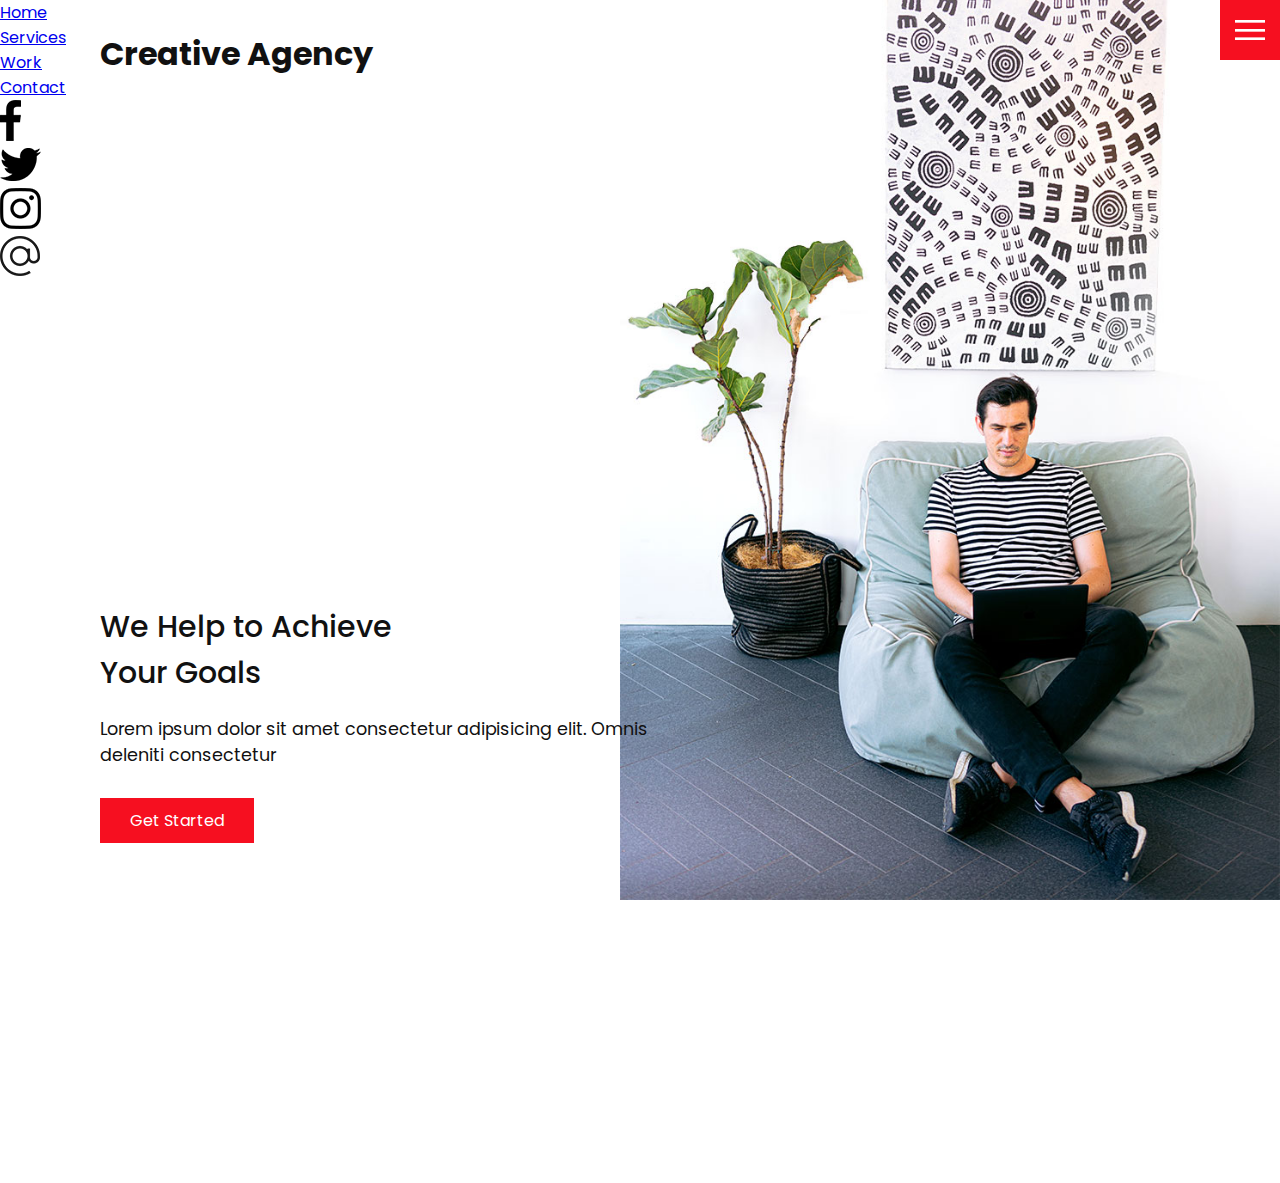
==== index.html @ a46acdb1 "inital commit" ====
<!DOCTYPE html>
<html lang="en">
<head>
    <meta charset="UTF-8">
    <meta http-equiv="X-UA-Compatible" content="IE=edge">
    <meta name="viewport" content="width=device-width, initial-scale=1.0">

    <link rel="stylesheet" href="css/style.css"/>
    <title>Creative Agency</title>
</head>
<body>

    <header>
        <div class="logo">Creative Agency</div>
        <div class="toggle"></div>
        <div class="navigation"></div>
        <ul>
            <li><a href="index.html">Home</a></li>
            <li><a href="services.html">Services</a></li>
            <li><a href="work.html">Work</a></li>
            <li><a href="contact.html">Contact</a></li>
        </ul>

        <div class="social-bar">
            <ul>
                <li>
                    <a href="https://facebook.com">
                        <img src="images/facebook.png" target="_blank" alt="">
                    </a>
                </li>
                <li>
                    <a href="https://twitter.com">
                        <img src="images/twitter.png" target="_blank" alt="">
                    </a>
                </li>
                <li>
                    <a href="https://instagram.com">
                        <img src="images/instagram.png" target="_blank" alt="">
                    </a>
                </li>
            </ul>
            <a href="mailto:braxton.2012.harley@gmail.com" class="email-icon">
                <img src="images/email.png" alt="">
            </a>
        </div>
    </header>

    <section>
        <img src="images/home-img.jpeg" class="home-img" alt="">
        <div class="home-content">
            <h1>We Help to Achieve <br/> Your Goals</h1>
            <p>Lorem ipsum dolor sit amet consectetur adipisicing elit. 
                Omnis deleniti consectetur
            </p>
            <a href="contact.html" class="btn">
                Get Started
            </a>
        </div>
    </section>
    

    <script src="js/script.js"></script>
</body>
</html>
---- css/style.css ----
@import url('https://fonts.googleapis.com/css2?family=Poppins&display=swap');


:root {
    --primary-color: #f60f20;
}

/* BASE STYLES */
* {
    margin: 0;
    padding: 0;
    box-sizing: border-box;
}

html, body {
    font-family: 'Poppins', sans-serif;
    color: #111;
}

h1 {
    font-size: 30px;
    font-weight: 500;
}

p {
    margin: 20px 0 10px;
    font-size: 1.1rem;
}

section {
    display: flex;
    height: 100vh;
    align-items: center;
    padding: 100px;
}

/* BUTTON */
.btn {
    cursor: pointer;
    display: inline-block;
    background: var(--primary-color);
    color: white;
    text-decoration: none;
    padding: 10px 30px;
    margin: 20px 0;
    border: 0;
}

.btn:hover {
    transform: scale(0.98)
}

/* LOGO */
.logo {
    position: absolute;
    top: 30px;
    left: 100px;
    font-size: 2rem;
    font-weight: 700;
    z-index: 20;
}

/* TOGGLE */
.toggle {
    position: fixed;
    top: 0;
    right: 0;
    width: 60px;
    height: 60px;
    background: var(--primary-color) url(../images/menu.png);
    background-size: 30px;
    background-repeat: no-repeat;
    background-position: center;
    z-index: 20;
    cursor: pointer;
}

.toggle.active {
    background: var(--primary-color) url(../images/close.png);
    background-size: 25px;
    background-repeat: no-repeat;
    background-position: center;
}

/* HOME */
.home-content {
    position: relative;
    z-index: 10;
    max-width: 600px;
}

.home-img {
    position: absolute;
    bottom: 0;
    right: 0;
    height: 110%;
}

/* NAVIGATION */
.navigation {
    position: fixed;
    top: 0;
    left: 100%;
    width: 100%;
    height: 100%;
    background-color: white;
    z-index: 15;
    display: flex;
    justify-content: center;
    align-items: center;
}

.navigation.active {
    left: 0;
}

.navigation .social-bar {
    position: absolute;
    top: 0;
    left: 0;
    width: 60px;
    height: 100%;
    display: flex;
    justify-content: center;
    align-items: center;
}

.navigation .social-bar a {
    display: inline-block;
    transform: scale(0.5);
}

.navigation .email-icon {
    position: absolute;
    bottom: 20px;
    transform: scale(0.5);
}

.navigation ul {
    position: relative;
}

.navigation ul li {
    position: relative;
    list-style: none;
    text-align: center;
}

.navigation ul li {
    font-size: 2.2rem;
    color: #111;
    text-decoration: none;
    font-weight: 300;
}

.navigation ul li a:hover {
    color: var(--primary-color);
}




@media(max-width: 1068px) {
    .home-img {
        display: none;
    }

    .logo {
        top: 10px;
        left: 40px;
        font-size: 1.5rem;
    }

    section {
        padding: 100px 40px;
    }

    .navigation ul li a {
        font-size: 2rem;
    }
}
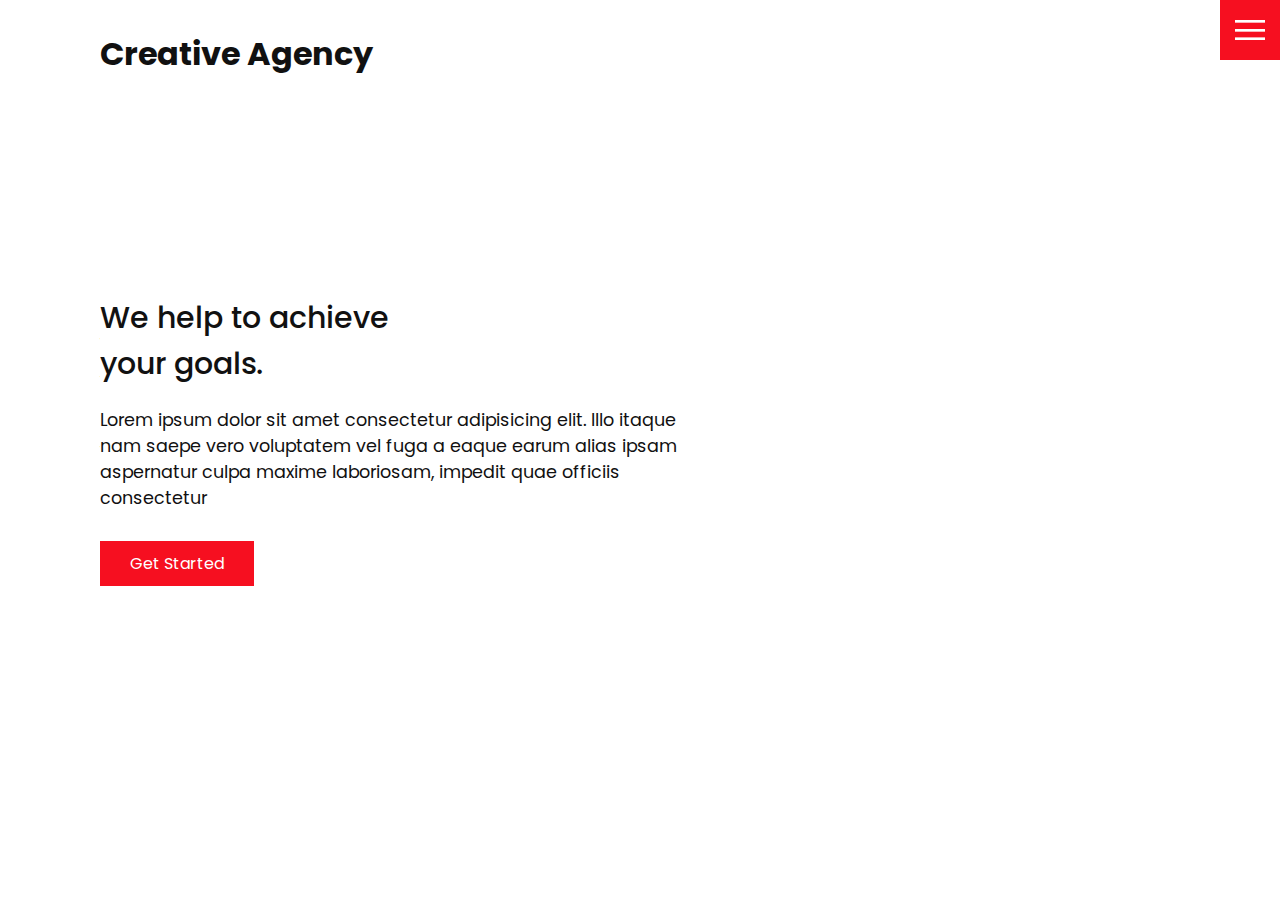
==== commit 1db1131d: "updating services/home" ====
--- a/index.html
+++ b/index.html
@@ -1,26 +1,25 @@
 <!DOCTYPE html>
 <html lang="en">
-<head>
-    <meta charset="UTF-8">
-    <meta http-equiv="X-UA-Compatible" content="IE=edge">
-    <meta name="viewport" content="width=device-width, initial-scale=1.0">
-
-    <link rel="stylesheet" href="css/style.css"/>
+  <head>
+    <meta charset="UTF-8" />
+    <meta http-equiv="X-UA-Compatible" content="IE=edge" />
+    <meta name="viewport" content="width=device-width, initial-scale=1.0" />
+    <link rel="stylesheet" href="css/style.css" />
     <title>Creative Agency</title>
-</head>
-<body>
-
+  </head>
+  
+  <body>
     <header>
-        <div class="logo">Creative Agency</div>
-        <div class="toggle"></div>
-        <div class="navigation"></div>
+      <div class="logo">Creative Agency</div>
+      <div class="toggle"></div>
+      <div class="navigation">
         <ul>
-            <li><a href="index.html">Home</a></li>
-            <li><a href="services.html">Services</a></li>
-            <li><a href="work.html">Work</a></li>
-            <li><a href="contact.html">Contact</a></li>
+          <li><a href="index.html">Home</a></li>
+          <li><a href="services.html">Services</a></li>
+          <li><a href="work.html">Work</a></li>
+          <li><a href="contact.html">Contact</a></li>
         </ul>
-
+       
         <div class="social-bar">
             <ul>
                 <li>
@@ -43,22 +42,25 @@
                 <img src="images/email.png" alt="">
             </a>
         </div>
+      </div>
     </header>
 
-    <section>
-        <img src="images/home-img.jpeg" class="home-img" alt="">
-        <div class="home-content">
-            <h1>We Help to Achieve <br/> Your Goals</h1>
-            <p>Lorem ipsum dolor sit amet consectetur adipisicing elit. 
-                Omnis deleniti consectetur
-            </p>
-            <a href="contact.html" class="btn">
-                Get Started
-            </a>
-        </div>
+    <section class="home">
+      <img src="images/home-img.jpg" class="home-img" alt="" />
+      <div class="home-content">
+        <h1>
+          We help to achieve <br />
+          your goals.
+        </h1>
+        <p>
+          Lorem ipsum dolor sit amet consectetur adipisicing elit. Illo itaque
+          nam saepe vero voluptatem vel fuga a eaque earum alias ipsam
+          aspernatur culpa maxime laboriosam, impedit quae officiis consectetur
+        </p>
+        <a href="contact.html" class="btn">Get Started</a>
+      </div>
     </section>
-    
 
     <script src="js/script.js"></script>
-</body>
+  </body>
 </html>--- a/css/style.css
+++ b/css/style.css
@@ -1,181 +1,390 @@
-@import url('https://fonts.googleapis.com/css2?family=Poppins&display=swap');
-
+@import url('https://fonts.googleapis.com/css?family=Poppins:200,300,400,500,600,700,800,900&display=swap');
 
 :root {
-    --primary-color: #f60f20;
+  --primary-color: #f60f20;
+  --secondary-color: #1b206e;
 }
 
 /* BASE STYLES */
 * {
-    margin: 0;
-    padding: 0;
-    box-sizing: border-box;
-}
-
-html, body {
-    font-family: 'Poppins', sans-serif;
-    color: #111;
+  box-sizing: border-box;
+  margin: 0;
+  padding: 0;
+}
+
+html,
+body {
+  font-family: 'Poppins', sans-serif;
+  color: #111;
 }
 
 h1 {
-    font-size: 30px;
-    font-weight: 500;
+  font-size: 30px;
+  font-weight: 500;
 }
 
 p {
-    margin: 20px 0 10px;
-    font-size: 1.1rem;
+  margin: 20px 0 10px;
+  font-size: 1.1rem;
 }
 
 section {
-    display: flex;
-    height: 100vh;
-    align-items: center;
-    padding: 100px;
+  display: flex;
+  flex-direction: column;
+  height: 100vh;
+  align-items: center;
+  padding: 100px;
+  margin-top: 60px;
+}
+
+section.home {
+  flex-direction: row;
+  margin-top: 0;
 }
 
 /* BUTTON */
 .btn {
-    cursor: pointer;
-    display: inline-block;
-    background: var(--primary-color);
-    color: white;
-    text-decoration: none;
-    padding: 10px 30px;
-    margin: 20px 0;
-    border: 0;
+  cursor: pointer;
+  display: inline-block;
+  background: var(--primary-color);
+  color: #fff;
+  text-decoration: none;
+  padding: 10px 30px;
+  margin: 20px 0;
+  border: 0;
 }
 
 .btn:hover {
-    transform: scale(0.98)
-}
-
-/* LOGO */
+  transform: scale(0.98);
+}
+
 .logo {
-    position: absolute;
-    top: 30px;
-    left: 100px;
-    font-size: 2rem;
-    font-weight: 700;
-    z-index: 20;
+  position: absolute;
+  top: 30px;
+  left: 100px;
+  font-size: 2rem;
+  font-weight: 700;
+  z-index: 20;
 }
 
 /* TOGGLE */
 .toggle {
-    position: fixed;
-    top: 0;
-    right: 0;
-    width: 60px;
-    height: 60px;
-    background: var(--primary-color) url(../images/menu.png);
-    background-size: 30px;
-    background-repeat: no-repeat;
-    background-position: center;
-    z-index: 20;
-    cursor: pointer;
+  position: fixed;
+  top: 0;
+  right: 0;
+  width: 60px;
+  height: 60px;
+  background: var(--primary-color) url(../images/menu.png);
+  background-size: 30px;
+  background-position: center;
+  background-repeat: no-repeat;
+  z-index: 20;
+  cursor: pointer;
 }
 
 .toggle.active {
-    background: var(--primary-color) url(../images/close.png);
-    background-size: 25px;
-    background-repeat: no-repeat;
-    background-position: center;
-}
-
-/* HOME */
-.home-content {
-    position: relative;
-    z-index: 10;
-    max-width: 600px;
-}
-
-.home-img {
-    position: absolute;
-    bottom: 0;
-    right: 0;
-    height: 110%;
+  background: var(--primary-color) url(../images/close.png);
+  background-size: 25px;
+  background-position: center;
+  background-repeat: no-repeat;
 }
 
 /* NAVIGATION */
 .navigation {
-    position: fixed;
-    top: 0;
-    left: 100%;
+  position: fixed;
+  top: 0;
+  left: 100%;
+  width: 100%;
+  height: 100%;
+  background-color: #fff;
+  z-index: 15;
+  display: flex;
+  justify-content: center;
+  align-items: center;
+}
+
+.navigation.active {
+  left: 0;
+}
+
+.navigation ul {
+  position: relative;
+}
+
+.navigation ul li {
+  position: relative;
+  list-style: none;
+  text-align: center;
+}
+
+.navigation ul li a {
+  font-size: 2.2rem;
+  color: #111;
+  text-decoration: none;
+  font-weight: 300;
+}
+
+.navigation ul li a:hover {
+  color: var(--primary-color);
+}
+
+.navigation .social-bar {
+  position: absolute;
+  top: 0;
+  left: 0;
+  width: 60px;
+  height: 100%;
+  display: flex;
+  justify-content: center;
+  align-items: center;
+}
+
+.navigation .social-bar a {
+  display: inline-block;
+  transform: scale(0.5);
+}
+
+.navigation .email-icon {
+  position: absolute;
+  bottom: 20px;
+  transform: scale(0.5);
+}
+
+/* HOMEPAGE */
+.home-content {
+  position: relative;
+  z-index: 10;
+  max-width: 600px;
+}
+
+.home-img {
+  position: absolute;
+  bottom: 0;
+  right: 0;
+  height: 110%;
+}
+
+/* SERVICES PAGE */
+.services {
+  margin-top: 40px;
+  display: grid;
+  grid-template-columns: repeat(3, 1fr);
+  gap: 40px;
+  text-align: center;
+}
+
+.services .service {
+  padding: 30px;
+}
+
+.services .service:hover {
+  box-shadow: 0 10px 30px rgba(0, 0, 0, 0.1);
+}
+
+.services .service h2 {
+  font-size: 24px;
+  font-weight: 500;
+  margin-top: 20px;
+  color: var(--secondary-color);
+}
+
+.services .service .icon img {
+  max-width: 100px;
+}
+
+/* WORK PAGE */
+.portfolio {
+  display: flex;
+  flex-wrap: wrap;
+  justify-content: center;
+  margin-top: 20px;
+}
+
+.portfolio .item {
+  position: relative;
+  width: 300px;
+  height: 300px;
+  margin: 5px;
+}
+
+.portfolio .item img {
+  width: 100%;
+  height: 100%;
+}
+
+.portfolio .item .action {
+  position: absolute;
+  top: 0;
+  left: 0;
+  width: 100%;
+  height: 100%;
+  background: rgba(0, 0, 0, 0.8);
+  display: flex;
+  justify-content: center;
+  align-items: center;
+  opacity: 0;
+  transition: 0.5s;
+}
+
+.portfolio .item:hover .action {
+  opacity: 1;
+}
+
+.portfolio .item .action a {
+  display: inline-block;
+  color: #fff;
+  text-decoration: none;
+  border: 1px solid #fff;
+  padding: 5px 15px;
+}
+
+/* CONTACT */
+.contact {
+  position: relative;
+  width: 100%;
+  margin-top: 50px;
+  display: flex;
+  justify-content: space-between;
+  align-items: flex-start;
+}
+
+.contact-form {
+  position: relative;
+  background: #f9f9f9;
+  width: calc(100% - 400px);
+  padding: 60px 40px 20px;
+}
+
+.contact-form form {
+  width: 100%;
+}
+
+.contact-form .row {
+  width: 100%;
+  display: flex;
+}
+
+.contact-form .input50 {
+  width: 50%;
+  margin: 0 10px;
+}
+
+.contact-form .input100 {
+  width: 100%;
+  margin: 0 10px;
+}
+
+.contact-form .row input,
+.contact-form .row textarea {
+  position: relative;
+  border: 1px solid rgba(0, 0, 0, 0.2);
+  color: #111;
+  background: transparent;
+  width: 100%;
+  padding: 10px;
+  outline: none;
+  font-size: 16px;
+  font-weight: 300;
+  margin: 10px 0;
+  resize: none;
+}
+
+.contact-form .row textarea {
+  height: 150px;
+}
+
+.contact-form .row input[type='submit'] {
+  background-color: var(--secondary-color);
+  color: #fff;
+  margin: 0;
+  text-transform: uppercase;
+  letter-spacing: 2px;
+  font-weight: 300;
+  border: 0;
+  cursor: pointer;
+}
+
+.contact-info {
+  width: 350px;
+  background: #f9f9f9;
+  padding: 60px 40px 20px;
+}
+
+.contact-info .info-box {
+  display: flex;
+  align-items: flex-start;
+  margin-bottom: 40px;
+}
+
+.contact-info .info-box .contact-icon {
+  width: 20px;
+  margin-right: 40px;
+}
+
+.contact-info .info-box .details h4 {
+  color: var(--secondary-color);
+}
+
+.contact-info .info-box .details p,
+.contact-info .info-box .details a {
+  color: #111;
+}
+
+@media (max-width: 1068px) {
+  .home-img {
+    display: none;
+  }
+
+  .logo {
+    top: 10px;
+    left: 40px;
+    font-size: 1.5rem;
+  }
+
+  section {
+    padding: 100px 40px;
+  }
+
+  .navigation ul li a {
+    font-size: 2rem;
+  }
+
+  .services {
+    grid-template-columns: repeat(2, 1fr);
+  }
+
+  .contact {
+    flex-direction: column;
+  }
+
+  .contact-form {
     width: 100%;
-    height: 100%;
-    background-color: white;
-    z-index: 15;
-    display: flex;
-    justify-content: center;
-    align-items: center;
-}
-
-.navigation.active {
-    left: 0;
-}
-
-.navigation .social-bar {
-    position: absolute;
-    top: 0;
-    left: 0;
-    width: 60px;
-    height: 100%;
-    display: flex;
-    justify-content: center;
-    align-items: center;
-}
-
-.navigation .social-bar a {
-    display: inline-block;
-    transform: scale(0.5);
-}
-
-.navigation .email-icon {
-    position: absolute;
-    bottom: 20px;
-    transform: scale(0.5);
-}
-
-.navigation ul {
-    position: relative;
-}
-
-.navigation ul li {
-    position: relative;
-    list-style: none;
-    text-align: center;
-}
-
-.navigation ul li {
-    font-size: 2.2rem;
-    color: #111;
-    text-decoration: none;
-    font-weight: 300;
-}
-
-.navigation ul li a:hover {
-    color: var(--primary-color);
-}
-
-
-
-
-@media(max-width: 1068px) {
-    .home-img {
-        display: none;
-    }
-
-    .logo {
-        top: 10px;
-        left: 40px;
-        font-size: 1.5rem;
-    }
-
-    section {
-        padding: 100px 40px;
-    }
-
-    .navigation ul li a {
-        font-size: 2rem;
-    }
+    padding: 30px 30px 20px;
+  }
+
+  .contact-form .row {
+    flex-direction: column;
+  }
+
+  .contact-form .input50,
+  .contact-form .input100 {
+    width: 100%;
+    margin: 0;
+  }
+
+  .contact-info {
+    width: 100%;
+    margin-top: 20px;
+    padding: 30px 30px 20px;
+  }
+}
+
+@media (max-width: 768px) {
+  .services {
+    grid-template-columns: 1fr;
+  }
+
+  .services .service {
+    box-shadow: 0 10px 30px rgba(0, 0, 0, 0.1);
+  }
 }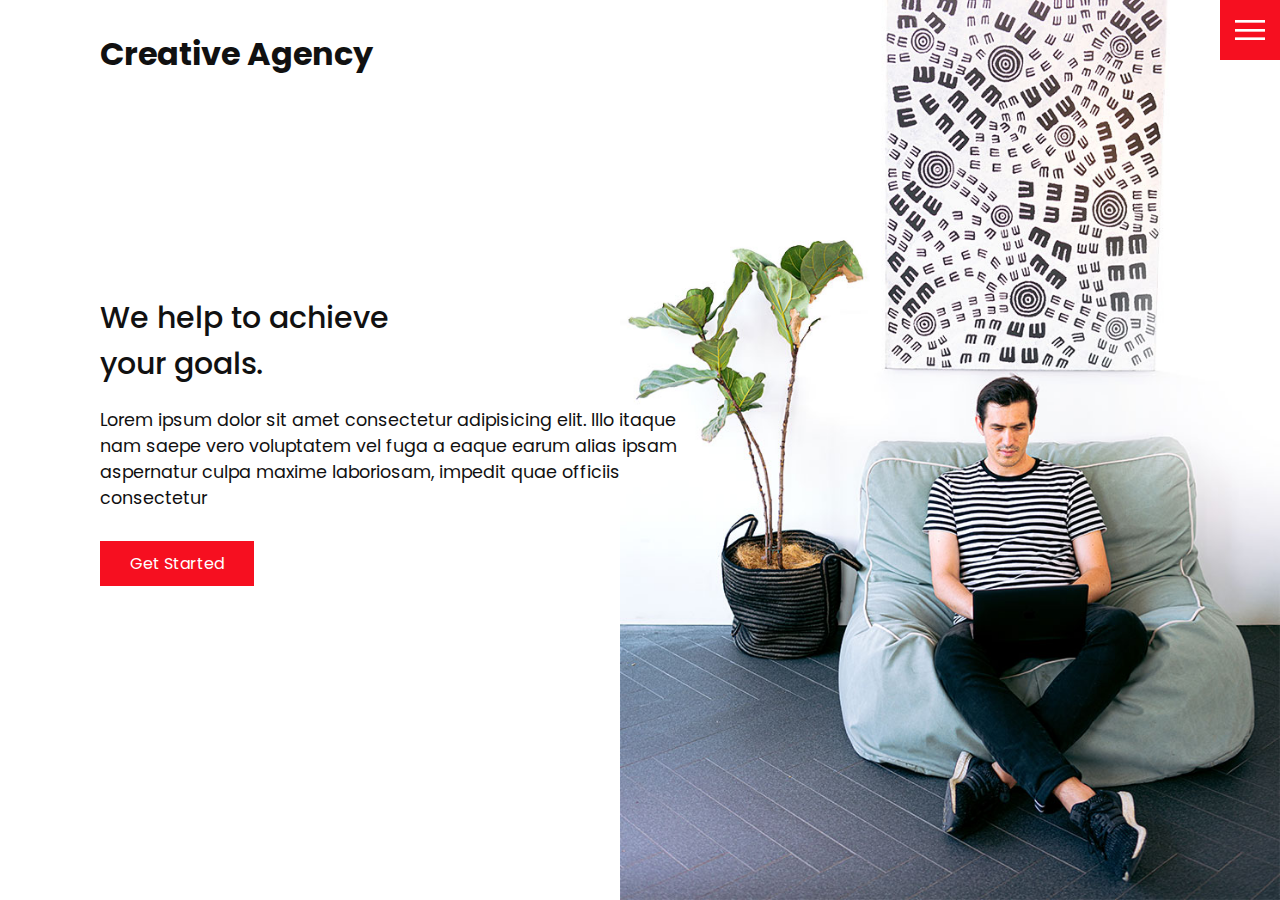
==== commit a513e19a: "created work page" ====
--- a/index.html
+++ b/index.html
@@ -12,6 +12,7 @@
     <header>
       <div class="logo">Creative Agency</div>
       <div class="toggle"></div>
+      
       <div class="navigation">
         <ul>
           <li><a href="index.html">Home</a></li>
@@ -46,7 +47,7 @@
     </header>
 
     <section class="home">
-      <img src="images/home-img.jpg" class="home-img" alt="" />
+      <img src="images/home-img.jpeg" class="home-img" alt="" />
       <div class="home-content">
         <h1>
           We help to achieve <br />
--- a/css/style.css
+++ b/css/style.css
@@ -137,6 +137,7 @@
   display: flex;
   justify-content: center;
   align-items: center;
+  margin-left: 50px;
 }
 
 .navigation .social-bar a {
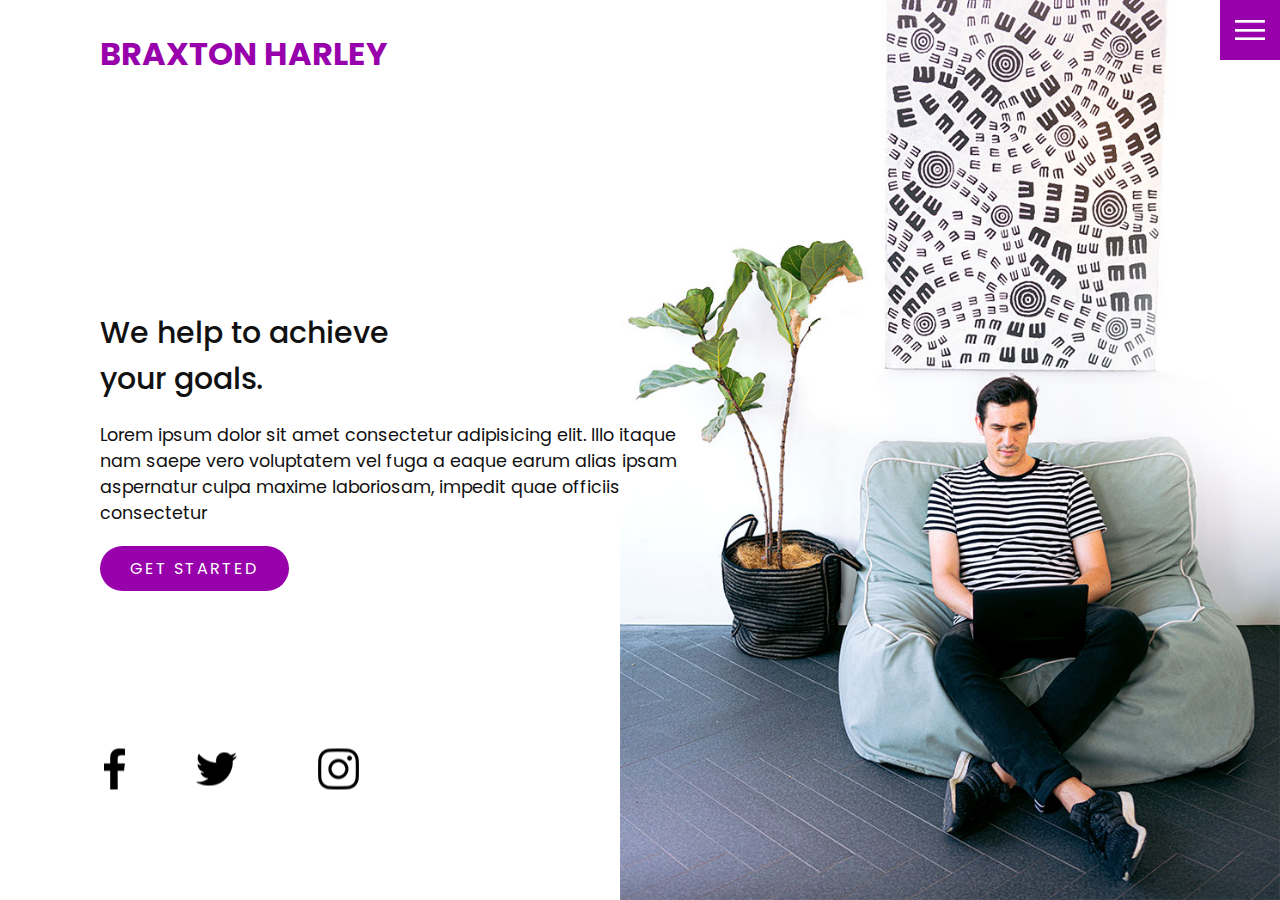
==== commit 3f1f6b2a: "updated homepage" ====
--- a/index.html
+++ b/index.html
@@ -4,13 +4,16 @@
     <meta charset="UTF-8" />
     <meta http-equiv="X-UA-Compatible" content="IE=edge" />
     <meta name="viewport" content="width=device-width, initial-scale=1.0" />
+    <link rel="stylesheet" href="./fontawesome-free/webfonts/">
     <link rel="stylesheet" href="css/style.css" />
-    <title>Creative Agency</title>
+    <title>Braxton Harley</title>
   </head>
   
   <body>
     <header>
-      <div class="logo">Creative Agency</div>
+      <div class="logo">
+        <a href="/index.html">Braxton Harley</a>
+    </div>
       <div class="toggle"></div>
       
       <div class="navigation">
@@ -24,7 +27,7 @@
         <div class="social-bar">
             <ul>
                 <li>
-                    <a href="https://facebook.com">
+                    <a href="https://facebook.com/braxtonharley">
                         <img src="images/facebook.png" target="_blank" alt="">
                     </a>
                 </li>
@@ -60,6 +63,27 @@
         </p>
         <a href="contact.html" class="btn">Get Started</a>
       </div>
+
+      
+      <ul class="social">
+        <li>
+            <a href="https://facebook.com/braxtonharley">
+                <img src="images/facebook.png" target="_blank" alt="">
+            </a>
+        </li>
+        <li>
+            <a href="https://twitter.com">
+                <img src="images/twitter.png" target="_blank" alt="">
+            </a>
+        </li>
+        <li>
+            <a href="https://instagram.com">
+                <img src="images/instagram.png" target="_blank" alt="">
+            </a>
+        </li>
+    </ul>
+     
+
     </section>
 
     <script src="js/script.js"></script>
--- a/css/style.css
+++ b/css/style.css
@@ -1,8 +1,8 @@
 @import url('https://fonts.googleapis.com/css?family=Poppins:200,300,400,500,600,700,800,900&display=swap');
 
 :root {
-  --primary-color: #f60f20;
-  --secondary-color: #1b206e;
+  --primary-color: #9800ac;
+  --secondary-color: #550a5f;
 }
 
 /* BASE STYLES */
@@ -43,7 +43,7 @@
 }
 
 /* BUTTON */
-.btn {
+/* .btn {
   cursor: pointer;
   display: inline-block;
   background: var(--primary-color);
@@ -56,15 +56,47 @@
 
 .btn:hover {
   transform: scale(0.98);
+} */
+
+.btn  {
+  display: inline-block;
+  font-size: 1em;
+  background: var(--primary-color);
+  padding: 10px 30px;
+  text-decoration: none;
+  color: white;
+  margin-top: 10px;
+  text-transform: uppercase;
+  letter-spacing: 2px;
+  transition: 0.2s;
+  border-radius: 50px;
+}
+
+.btn:hover {
+  letter-spacing: 6px;
 }
 
 .logo {
+    text-transform: uppercase;
+    cursor: pointer;
+    transition: 0.5s;
+    text-decoration: black;
+}
+
+.logo:hover {
+    letter-spacing: 6px;
+   
+}
+
+.logo a {
   position: absolute;
   top: 30px;
   left: 100px;
   font-size: 2rem;
   font-weight: 700;
   z-index: 20;
+  color: var(--primary-color);
+  text-decoration: none;
 }
 
 /* TOGGLE */
@@ -107,6 +139,18 @@
   left: 0;
 }
 
+
+.navigation ul li {
+    text-transform: uppercase;
+    cursor: pointer;
+    transition: 0.5s;
+    text-decoration: black;
+}
+
+.navigation ul li:hover {
+    letter-spacing: 3px;
+}
+
 .navigation ul {
   position: relative;
 }
@@ -142,13 +186,13 @@
 
 .navigation .social-bar a {
   display: inline-block;
-  transform: scale(0.5);
+  transform: scale(0.7);
 }
 
 .navigation .email-icon {
   position: absolute;
   bottom: 20px;
-  transform: scale(0.5);
+  transform: scale(0.7);
 }
 
 /* HOMEPAGE */
@@ -164,6 +208,35 @@
   right: 0;
   height: 110%;
 }
+
+.social {
+  position: absolute;
+  bottom: 100px;
+  z-index: 10;
+  display: inline-flex;
+  justify-content: center;
+  align-items: center; 
+  transform: scale(2);
+  margin-left: 75px;
+}
+
+.social li {
+  list-style: none;
+}
+
+.social li a img {
+  display: inline-block;
+  
+  margin-right: 20px;
+  transform: scale(0.5);
+  transition: 0.5s;
+  
+}
+
+.social li a img:hover {
+  transform: scale(0.5) translateY(-30px);
+}
+
 
 /* SERVICES PAGE */
 .services {
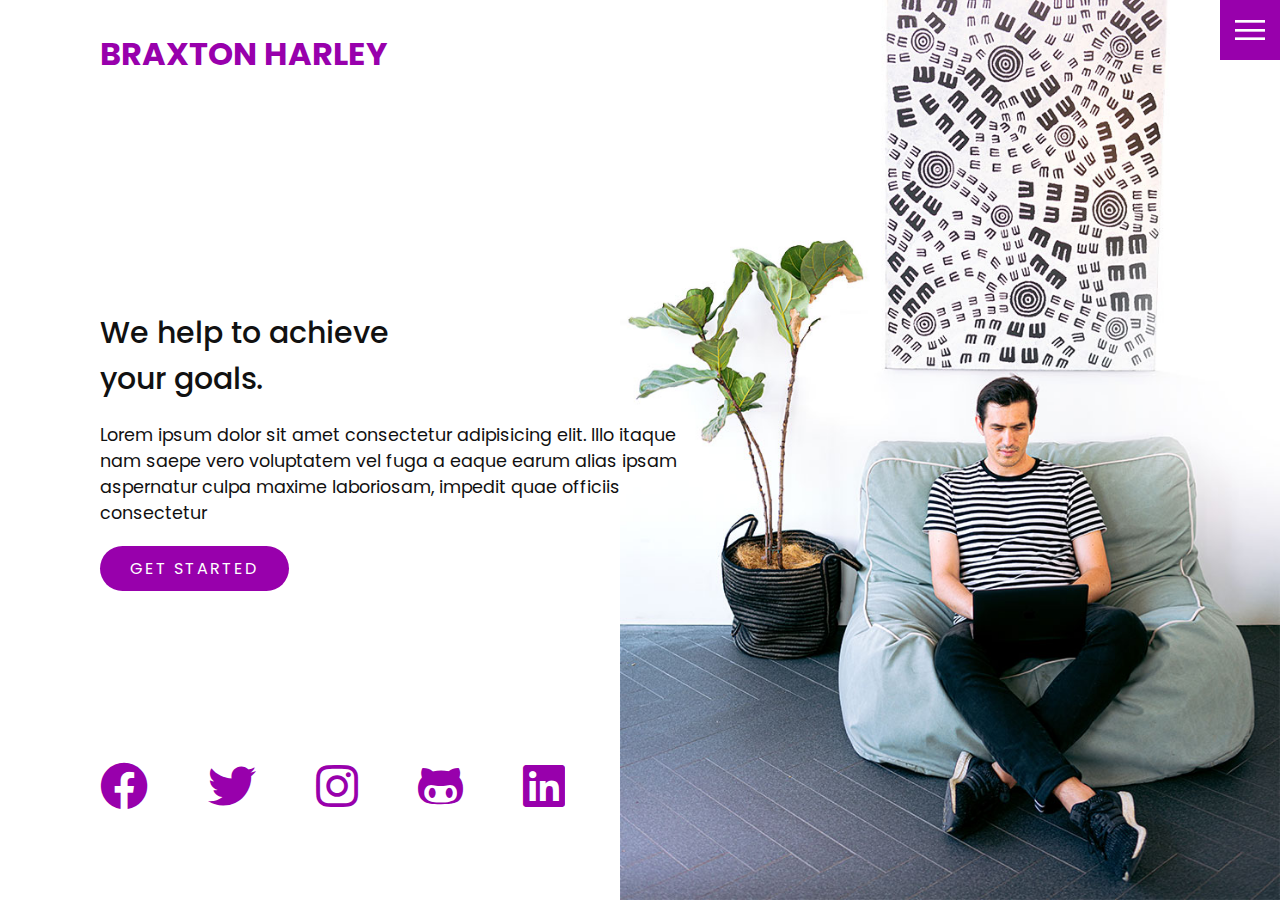
==== commit 03b9d828: "fixed social icons on home page" ====
--- a/index.html
+++ b/index.html
@@ -4,7 +4,7 @@
     <meta charset="UTF-8" />
     <meta http-equiv="X-UA-Compatible" content="IE=edge" />
     <meta name="viewport" content="width=device-width, initial-scale=1.0" />
-    <link rel="stylesheet" href="./fontawesome-free/webfonts/">
+    <link rel="stylesheet" href="./fontawesome-free/css/all.min.css">
     <link rel="stylesheet" href="css/style.css" />
     <title>Braxton Harley</title>
   </head>
@@ -66,23 +66,27 @@
 
       
       <ul class="social">
+        <!-- FACEBOOK LINK -->
         <li>
-            <a href="https://facebook.com/braxtonharley">
-                <img src="images/facebook.png" target="_blank" alt="">
-            </a>
+            <a href="https://www.facebook.com/braxton.harley/" target="_blank"><i class="fab fa-facebook"></i></a>
         </li>
+        <!-- TWITTER LINK -->
         <li>
-            <a href="https://twitter.com">
-                <img src="images/twitter.png" target="_blank" alt="">
-            </a>
+            <a href="https://twitter.com/CODE_WZRD" target="_blank"><i class="fab fa-twitter"></i></a>
         </li>
+        <!-- INSTAGRAM LINK -->
         <li>
-            <a href="https://instagram.com">
-                <img src="images/instagram.png" target="_blank" alt="">
-            </a>
+            <a href="https://www.instagram.com/brax012/" target="_blank"><i class="fab fa-instagram"></i></a>
+        </li>
+        <!-- GITHUB LINK -->
+        <li>
+            <a href="https://github.com/BraxtonHarley" target="_blank"><i class="fab fa-github-alt"></i></a>
+        </li>
+        <!-- LINKEDIN LINK -->
+        <li>
+            <a href="https://www.linkedin.com/in/braxtonharley/" target="_blank"><i class="fab fa-linkedin"></i></a>
         </li>
     </ul>
-     
 
     </section>
 
--- a/fontawesome-free/css/all.min.css
+++ b/fontawesome-free/css/all.min.css
@@ -0,0 +1,5 @@
+/*!
+ * Font Awesome Free 5.11.2 by @fontawesome - https://fontawesome.com
+ * License - https://fontawesome.com/license/free (Icons: CC BY 4.0, Fonts: SIL OFL 1.1, Code: MIT License)
+ */
+.fa,.fab,.fad,.fal,.far,.fas{-moz-osx-font-smoothing:grayscale;-webkit-font-smoothing:antialiased;display:inline-block;font-style:normal;font-variant:normal;text-rendering:auto;line-height:1}.fa-lg{font-size:1.33333em;line-height:.75em;vertical-align:-.0667em}.fa-xs{font-size:.75em}.fa-sm{font-size:.875em}.fa-1x{font-size:1em}.fa-2x{font-size:2em}.fa-3x{font-size:3em}.fa-4x{font-size:4em}.fa-5x{font-size:5em}.fa-6x{font-size:6em}.fa-7x{font-size:7em}.fa-8x{font-size:8em}.fa-9x{font-size:9em}.fa-10x{font-size:10em}.fa-fw{text-align:center;width:1.25em}.fa-ul{list-style-type:none;margin-left:2.5em;padding-left:0}.fa-ul>li{position:relative}.fa-li{left:-2em;position:absolute;text-align:center;width:2em;line-height:inherit}.fa-border{border:.08em solid #eee;border-radius:.1em;padding:.2em .25em .15em}.fa-pull-left{float:left}.fa-pull-right{float:right}.fa.fa-pull-left,.fab.fa-pull-left,.fal.fa-pull-left,.far.fa-pull-left,.fas.fa-pull-left{margin-right:.3em}.fa.fa-pull-right,.fab.fa-pull-right,.fal.fa-pull-right,.far.fa-pull-right,.fas.fa-pull-right{margin-left:.3em}.fa-spin{-webkit-animation:fa-spin 2s linear infinite;animation:fa-spin 2s linear infinite}.fa-pulse{-webkit-animation:fa-spin 1s steps(8) infinite;animation:fa-spin 1s steps(8) infinite}@-webkit-keyframes fa-spin{0%{-webkit-transform:rotate(0deg);transform:rotate(0deg)}to{-webkit-transform:rotate(1turn);transform:rotate(1turn)}}@keyframes fa-spin{0%{-webkit-transform:rotate(0deg);transform:rotate(0deg)}to{-webkit-transform:rotate(1turn);transform:rotate(1turn)}}.fa-rotate-90{-ms-filter:"progid:DXImageTransform.Microsoft.BasicImage(rotation=1)";-webkit-transform:rotate(90deg);transform:rotate(90deg)}.fa-rotate-180{-ms-filter:"progid:DXImageTransform.Microsoft.BasicImage(rotation=2)";-webkit-transform:rotate(180deg);transform:rotate(180deg)}.fa-rotate-270{-ms-filter:"progid:DXImageTransform.Microsoft.BasicImage(rotation=3)";-webkit-transform:rotate(270deg);transform:rotate(270deg)}.fa-flip-horizontal{-ms-filter:"progid:DXImageTransform.Microsoft.BasicImage(rotation=0, mirror=1)";-webkit-transform:scaleX(-1);transform:scaleX(-1)}.fa-flip-vertical{-webkit-transform:scaleY(-1);transform:scaleY(-1)}.fa-flip-both,.fa-flip-horizontal.fa-flip-vertical,.fa-flip-vertical{-ms-filter:"progid:DXImageTransform.Microsoft.BasicImage(rotation=2, mirror=1)"}.fa-flip-both,.fa-flip-horizontal.fa-flip-vertical{-webkit-transform:scale(-1);transform:scale(-1)}:root .fa-flip-both,:root .fa-flip-horizontal,:root .fa-flip-vertical,:root .fa-rotate-90,:root .fa-rotate-180,:root .fa-rotate-270{-webkit-filter:none;filter:none}.fa-stack{display:inline-block;height:2em;line-height:2em;position:relative;vertical-align:middle;width:2.5em}.fa-stack-1x,.fa-stack-2x{left:0;position:absolute;text-align:center;width:100%}.fa-stack-1x{line-height:inherit}.fa-stack-2x{font-size:2em}.fa-inverse{color:#fff}.fa-500px:before{content:"\f26e"}.fa-accessible-icon:before{content:"\f368"}.fa-accusoft:before{content:"\f369"}.fa-acquisitions-incorporated:before{content:"\f6af"}.fa-ad:before{content:"\f641"}.fa-address-book:before{content:"\f2b9"}.fa-address-card:before{content:"\f2bb"}.fa-adjust:before{content:"\f042"}.fa-adn:before{content:"\f170"}.fa-adobe:before{content:"\f778"}.fa-adversal:before{content:"\f36a"}.fa-affiliatetheme:before{content:"\f36b"}.fa-air-freshener:before{content:"\f5d0"}.fa-airbnb:before{content:"\f834"}.fa-algolia:before{content:"\f36c"}.fa-align-center:before{content:"\f037"}.fa-align-justify:before{content:"\f039"}.fa-align-left:before{content:"\f036"}.fa-align-right:before{content:"\f038"}.fa-alipay:before{content:"\f642"}.fa-allergies:before{content:"\f461"}.fa-amazon:before{content:"\f270"}.fa-amazon-pay:before{content:"\f42c"}.fa-ambulance:before{content:"\f0f9"}.fa-american-sign-language-interpreting:before{content:"\f2a3"}.fa-amilia:before{content:"\f36d"}.fa-anchor:before{content:"\f13d"}.fa-android:before{content:"\f17b"}.fa-angellist:before{content:"\f209"}.fa-angle-double-down:before{content:"\f103"}.fa-angle-double-left:before{content:"\f100"}.fa-angle-double-right:before{content:"\f101"}.fa-angle-double-up:before{content:"\f102"}.fa-angle-down:before{content:"\f107"}.fa-angle-left:before{content:"\f104"}.fa-angle-right:before{content:"\f105"}.fa-angle-up:before{content:"\f106"}.fa-angry:before{content:"\f556"}.fa-angrycreative:before{content:"\f36e"}.fa-angular:before{content:"\f420"}.fa-ankh:before{content:"\f644"}.fa-app-store:before{content:"\f36f"}.fa-app-store-ios:before{content:"\f370"}.fa-apper:before{content:"\f371"}.fa-apple:before{content:"\f179"}.fa-apple-alt:before{content:"\f5d1"}.fa-apple-pay:before{content:"\f415"}.fa-archive:before{content:"\f187"}.fa-archway:before{content:"\f557"}.fa-arrow-alt-circle-down:before{content:"\f358"}.fa-arrow-alt-circle-left:before{content:"\f359"}.fa-arrow-alt-circle-right:before{content:"\f35a"}.fa-arrow-alt-circle-up:before{content:"\f35b"}.fa-arrow-circle-down:before{content:"\f0ab"}.fa-arrow-circle-left:before{content:"\f0a8"}.fa-arrow-circle-right:before{content:"\f0a9"}.fa-arrow-circle-up:before{content:"\f0aa"}.fa-arrow-down:before{content:"\f063"}.fa-arrow-left:before{content:"\f060"}.fa-arrow-right:before{content:"\f061"}.fa-arrow-up:before{content:"\f062"}.fa-arrows-alt:before{content:"\f0b2"}.fa-arrows-alt-h:before{content:"\f337"}.fa-arrows-alt-v:before{content:"\f338"}.fa-artstation:before{content:"\f77a"}.fa-assistive-listening-systems:before{content:"\f2a2"}.fa-asterisk:before{content:"\f069"}.fa-asymmetrik:before{content:"\f372"}.fa-at:before{content:"\f1fa"}.fa-atlas:before{content:"\f558"}.fa-atlassian:before{content:"\f77b"}.fa-atom:before{content:"\f5d2"}.fa-audible:before{content:"\f373"}.fa-audio-description:before{content:"\f29e"}.fa-autoprefixer:before{content:"\f41c"}.fa-avianex:before{content:"\f374"}.fa-aviato:before{content:"\f421"}.fa-award:before{content:"\f559"}.fa-aws:before{content:"\f375"}.fa-baby:before{content:"\f77c"}.fa-baby-carriage:before{content:"\f77d"}.fa-backspace:before{content:"\f55a"}.fa-backward:before{content:"\f04a"}.fa-bacon:before{content:"\f7e5"}.fa-balance-scale:before{content:"\f24e"}.fa-balance-scale-left:before{content:"\f515"}.fa-balance-scale-right:before{content:"\f516"}.fa-ban:before{content:"\f05e"}.fa-band-aid:before{content:"\f462"}.fa-bandcamp:before{content:"\f2d5"}.fa-barcode:before{content:"\f02a"}.fa-bars:before{content:"\f0c9"}.fa-baseball-ball:before{content:"\f433"}.fa-basketball-ball:before{content:"\f434"}.fa-bath:before{content:"\f2cd"}.fa-battery-empty:before{content:"\f244"}.fa-battery-full:before{content:"\f240"}.fa-battery-half:before{content:"\f242"}.fa-battery-quarter:before{content:"\f243"}.fa-battery-three-quarters:before{content:"\f241"}.fa-battle-net:before{content:"\f835"}.fa-bed:before{content:"\f236"}.fa-beer:before{content:"\f0fc"}.fa-behance:before{content:"\f1b4"}.fa-behance-square:before{content:"\f1b5"}.fa-bell:before{content:"\f0f3"}.fa-bell-slash:before{content:"\f1f6"}.fa-bezier-curve:before{content:"\f55b"}.fa-bible:before{content:"\f647"}.fa-bicycle:before{content:"\f206"}.fa-biking:before{content:"\f84a"}.fa-bimobject:before{content:"\f378"}.fa-binoculars:before{content:"\f1e5"}.fa-biohazard:before{content:"\f780"}.fa-birthday-cake:before{content:"\f1fd"}.fa-bitbucket:before{content:"\f171"}.fa-bitcoin:before{content:"\f379"}.fa-bity:before{content:"\f37a"}.fa-black-tie:before{content:"\f27e"}.fa-blackberry:before{content:"\f37b"}.fa-blender:before{content:"\f517"}.fa-blender-phone:before{content:"\f6b6"}.fa-blind:before{content:"\f29d"}.fa-blog:before{content:"\f781"}.fa-blogger:before{content:"\f37c"}.fa-blogger-b:before{content:"\f37d"}.fa-bluetooth:before{content:"\f293"}.fa-bluetooth-b:before{content:"\f294"}.fa-bold:before{content:"\f032"}.fa-bolt:before{content:"\f0e7"}.fa-bomb:before{content:"\f1e2"}.fa-bone:before{content:"\f5d7"}.fa-bong:before{content:"\f55c"}.fa-book:before{content:"\f02d"}.fa-book-dead:before{content:"\f6b7"}.fa-book-medical:before{content:"\f7e6"}.fa-book-open:before{content:"\f518"}.fa-book-reader:before{content:"\f5da"}.fa-bookmark:before{content:"\f02e"}.fa-bootstrap:before{content:"\f836"}.fa-border-all:before{content:"\f84c"}.fa-border-none:before{content:"\f850"}.fa-border-style:before{content:"\f853"}.fa-bowling-ball:before{content:"\f436"}.fa-box:before{content:"\f466"}.fa-box-open:before{content:"\f49e"}.fa-boxes:before{content:"\f468"}.fa-braille:before{content:"\f2a1"}.fa-brain:before{content:"\f5dc"}.fa-bread-slice:before{content:"\f7ec"}.fa-briefcase:before{content:"\f0b1"}.fa-briefcase-medical:before{content:"\f469"}.fa-broadcast-tower:before{content:"\f519"}.fa-broom:before{content:"\f51a"}.fa-brush:before{content:"\f55d"}.fa-btc:before{content:"\f15a"}.fa-buffer:before{content:"\f837"}.fa-bug:before{content:"\f188"}.fa-building:before{content:"\f1ad"}.fa-bullhorn:before{content:"\f0a1"}.fa-bullseye:before{content:"\f140"}.fa-burn:before{content:"\f46a"}.fa-buromobelexperte:before{content:"\f37f"}.fa-bus:before{content:"\f207"}.fa-bus-alt:before{content:"\f55e"}.fa-business-time:before{content:"\f64a"}.fa-buy-n-large:before{content:"\f8a6"}.fa-buysellads:before{content:"\f20d"}.fa-calculator:before{content:"\f1ec"}.fa-calendar:before{content:"\f133"}.fa-calendar-alt:before{content:"\f073"}.fa-calendar-check:before{content:"\f274"}.fa-calendar-day:before{content:"\f783"}.fa-calendar-minus:before{content:"\f272"}.fa-calendar-plus:before{content:"\f271"}.fa-calendar-times:before{content:"\f273"}.fa-calendar-week:before{content:"\f784"}.fa-camera:before{content:"\f030"}.fa-camera-retro:before{content:"\f083"}.fa-campground:before{content:"\f6bb"}.fa-canadian-maple-leaf:before{content:"\f785"}.fa-candy-cane:before{content:"\f786"}.fa-cannabis:before{content:"\f55f"}.fa-capsules:before{content:"\f46b"}.fa-car:before{content:"\f1b9"}.fa-car-alt:before{content:"\f5de"}.fa-car-battery:before{content:"\f5df"}.fa-car-crash:before{content:"\f5e1"}.fa-car-side:before{content:"\f5e4"}.fa-caret-down:before{content:"\f0d7"}.fa-caret-left:before{content:"\f0d9"}.fa-caret-right:before{content:"\f0da"}.fa-caret-square-down:before{content:"\f150"}.fa-caret-square-left:before{content:"\f191"}.fa-caret-square-right:before{content:"\f152"}.fa-caret-square-up:before{content:"\f151"}.fa-caret-up:before{content:"\f0d8"}.fa-carrot:before{content:"\f787"}.fa-cart-arrow-down:before{content:"\f218"}.fa-cart-plus:before{content:"\f217"}.fa-cash-register:before{content:"\f788"}.fa-cat:before{content:"\f6be"}.fa-cc-amazon-pay:before{content:"\f42d"}.fa-cc-amex:before{content:"\f1f3"}.fa-cc-apple-pay:before{content:"\f416"}.fa-cc-diners-club:before{content:"\f24c"}.fa-cc-discover:before{content:"\f1f2"}.fa-cc-jcb:before{content:"\f24b"}.fa-cc-mastercard:before{content:"\f1f1"}.fa-cc-paypal:before{content:"\f1f4"}.fa-cc-stripe:before{content:"\f1f5"}.fa-cc-visa:before{content:"\f1f0"}.fa-centercode:before{content:"\f380"}.fa-centos:before{content:"\f789"}.fa-certificate:before{content:"\f0a3"}.fa-chair:before{content:"\f6c0"}.fa-chalkboard:before{content:"\f51b"}.fa-chalkboard-teacher:before{content:"\f51c"}.fa-charging-station:before{content:"\f5e7"}.fa-chart-area:before{content:"\f1fe"}.fa-chart-bar:before{content:"\f080"}.fa-chart-line:before{content:"\f201"}.fa-chart-pie:before{content:"\f200"}.fa-check:before{content:"\f00c"}.fa-check-circle:before{content:"\f058"}.fa-check-double:before{content:"\f560"}.fa-check-square:before{content:"\f14a"}.fa-cheese:before{content:"\f7ef"}.fa-chess:before{content:"\f439"}.fa-chess-bishop:before{content:"\f43a"}.fa-chess-board:before{content:"\f43c"}.fa-chess-king:before{content:"\f43f"}.fa-chess-knight:before{content:"\f441"}.fa-chess-pawn:before{content:"\f443"}.fa-chess-queen:before{content:"\f445"}.fa-chess-rook:before{content:"\f447"}.fa-chevron-circle-down:before{content:"\f13a"}.fa-chevron-circle-left:before{content:"\f137"}.fa-chevron-circle-right:before{content:"\f138"}.fa-chevron-circle-up:before{content:"\f139"}.fa-chevron-down:before{content:"\f078"}.fa-chevron-left:before{content:"\f053"}.fa-chevron-right:before{content:"\f054"}.fa-chevron-up:before{content:"\f077"}.fa-child:before{content:"\f1ae"}.fa-chrome:before{content:"\f268"}.fa-chromecast:before{content:"\f838"}.fa-church:before{content:"\f51d"}.fa-circle:before{content:"\f111"}.fa-circle-notch:before{content:"\f1ce"}.fa-city:before{content:"\f64f"}.fa-clinic-medical:before{content:"\f7f2"}.fa-clipboard:before{content:"\f328"}.fa-clipboard-check:before{content:"\f46c"}.fa-clipboard-list:before{content:"\f46d"}.fa-clock:before{content:"\f017"}.fa-clone:before{content:"\f24d"}.fa-closed-captioning:before{content:"\f20a"}.fa-cloud:before{content:"\f0c2"}.fa-cloud-download-alt:before{content:"\f381"}.fa-cloud-meatball:before{content:"\f73b"}.fa-cloud-moon:before{content:"\f6c3"}.fa-cloud-moon-rain:before{content:"\f73c"}.fa-cloud-rain:before{content:"\f73d"}.fa-cloud-showers-heavy:before{content:"\f740"}.fa-cloud-sun:before{content:"\f6c4"}.fa-cloud-sun-rain:before{content:"\f743"}.fa-cloud-upload-alt:before{content:"\f382"}.fa-cloudscale:before{content:"\f383"}.fa-cloudsmith:before{content:"\f384"}.fa-cloudversify:before{content:"\f385"}.fa-cocktail:before{content:"\f561"}.fa-code:before{content:"\f121"}.fa-code-branch:before{content:"\f126"}.fa-codepen:before{content:"\f1cb"}.fa-codiepie:before{content:"\f284"}.fa-coffee:before{content:"\f0f4"}.fa-cog:before{content:"\f013"}.fa-cogs:before{content:"\f085"}.fa-coins:before{content:"\f51e"}.fa-columns:before{content:"\f0db"}.fa-comment:before{content:"\f075"}.fa-comment-alt:before{content:"\f27a"}.fa-comment-dollar:before{content:"\f651"}.fa-comment-dots:before{content:"\f4ad"}.fa-comment-medical:before{content:"\f7f5"}.fa-comment-slash:before{content:"\f4b3"}.fa-comments:before{content:"\f086"}.fa-comments-dollar:before{content:"\f653"}.fa-compact-disc:before{content:"\f51f"}.fa-compass:before{content:"\f14e"}.fa-compress:before{content:"\f066"}.fa-compress-arrows-alt:before{content:"\f78c"}.fa-concierge-bell:before{content:"\f562"}.fa-confluence:before{content:"\f78d"}.fa-connectdevelop:before{content:"\f20e"}.fa-contao:before{content:"\f26d"}.fa-cookie:before{content:"\f563"}.fa-cookie-bite:before{content:"\f564"}.fa-copy:before{content:"\f0c5"}.fa-copyright:before{content:"\f1f9"}.fa-cotton-bureau:before{content:"\f89e"}.fa-couch:before{content:"\f4b8"}.fa-cpanel:before{content:"\f388"}.fa-creative-commons:before{content:"\f25e"}.fa-creative-commons-by:before{content:"\f4e7"}.fa-creative-commons-nc:before{content:"\f4e8"}.fa-creative-commons-nc-eu:before{content:"\f4e9"}.fa-creative-commons-nc-jp:before{content:"\f4ea"}.fa-creative-commons-nd:before{content:"\f4eb"}.fa-creative-commons-pd:before{content:"\f4ec"}.fa-creative-commons-pd-alt:before{content:"\f4ed"}.fa-creative-commons-remix:before{content:"\f4ee"}.fa-creative-commons-sa:before{content:"\f4ef"}.fa-creative-commons-sampling:before{content:"\f4f0"}.fa-creative-commons-sampling-plus:before{content:"\f4f1"}.fa-creative-commons-share:before{content:"\f4f2"}.fa-creative-commons-zero:before{content:"\f4f3"}.fa-credit-card:before{content:"\f09d"}.fa-critical-role:before{content:"\f6c9"}.fa-crop:before{content:"\f125"}.fa-crop-alt:before{content:"\f565"}.fa-cross:before{content:"\f654"}.fa-crosshairs:before{content:"\f05b"}.fa-crow:before{content:"\f520"}.fa-crown:before{content:"\f521"}.fa-crutch:before{content:"\f7f7"}.fa-css3:before{content:"\f13c"}.fa-css3-alt:before{content:"\f38b"}.fa-cube:before{content:"\f1b2"}.fa-cubes:before{content:"\f1b3"}.fa-cut:before{content:"\f0c4"}.fa-cuttlefish:before{content:"\f38c"}.fa-d-and-d:before{content:"\f38d"}.fa-d-and-d-beyond:before{content:"\f6ca"}.fa-dashcube:before{content:"\f210"}.fa-database:before{content:"\f1c0"}.fa-deaf:before{content:"\f2a4"}.fa-delicious:before{content:"\f1a5"}.fa-democrat:before{content:"\f747"}.fa-deploydog:before{content:"\f38e"}.fa-deskpro:before{content:"\f38f"}.fa-desktop:before{content:"\f108"}.fa-dev:before{content:"\f6cc"}.fa-deviantart:before{content:"\f1bd"}.fa-dharmachakra:before{content:"\f655"}.fa-dhl:before{content:"\f790"}.fa-diagnoses:before{content:"\f470"}.fa-diaspora:before{content:"\f791"}.fa-dice:before{content:"\f522"}.fa-dice-d20:before{content:"\f6cf"}.fa-dice-d6:before{content:"\f6d1"}.fa-dice-five:before{content:"\f523"}.fa-dice-four:before{content:"\f524"}.fa-dice-one:before{content:"\f525"}.fa-dice-six:before{content:"\f526"}.fa-dice-three:before{content:"\f527"}.fa-dice-two:before{content:"\f528"}.fa-digg:before{content:"\f1a6"}.fa-digital-ocean:before{content:"\f391"}.fa-digital-tachograph:before{content:"\f566"}.fa-directions:before{content:"\f5eb"}.fa-discord:before{content:"\f392"}.fa-discourse:before{content:"\f393"}.fa-divide:before{content:"\f529"}.fa-dizzy:before{content:"\f567"}.fa-dna:before{content:"\f471"}.fa-dochub:before{content:"\f394"}.fa-docker:before{content:"\f395"}.fa-dog:before{content:"\f6d3"}.fa-dollar-sign:before{content:"\f155"}.fa-dolly:before{content:"\f472"}.fa-dolly-flatbed:before{content:"\f474"}.fa-donate:before{content:"\f4b9"}.fa-door-closed:before{content:"\f52a"}.fa-door-open:before{content:"\f52b"}.fa-dot-circle:before{content:"\f192"}.fa-dove:before{content:"\f4ba"}.fa-download:before{content:"\f019"}.fa-draft2digital:before{content:"\f396"}.fa-drafting-compass:before{content:"\f568"}.fa-dragon:before{content:"\f6d5"}.fa-draw-polygon:before{content:"\f5ee"}.fa-dribbble:before{content:"\f17d"}.fa-dribbble-square:before{content:"\f397"}.fa-dropbox:before{content:"\f16b"}.fa-drum:before{content:"\f569"}.fa-drum-steelpan:before{content:"\f56a"}.fa-drumstick-bite:before{content:"\f6d7"}.fa-drupal:before{content:"\f1a9"}.fa-dumbbell:before{content:"\f44b"}.fa-dumpster:before{content:"\f793"}.fa-dumpster-fire:before{content:"\f794"}.fa-dungeon:before{content:"\f6d9"}.fa-dyalog:before{content:"\f399"}.fa-earlybirds:before{content:"\f39a"}.fa-ebay:before{content:"\f4f4"}.fa-edge:before{content:"\f282"}.fa-edit:before{content:"\f044"}.fa-egg:before{content:"\f7fb"}.fa-eject:before{content:"\f052"}.fa-elementor:before{content:"\f430"}.fa-ellipsis-h:before{content:"\f141"}.fa-ellipsis-v:before{content:"\f142"}.fa-ello:before{content:"\f5f1"}.fa-ember:before{content:"\f423"}.fa-empire:before{content:"\f1d1"}.fa-envelope:before{content:"\f0e0"}.fa-envelope-open:before{content:"\f2b6"}.fa-envelope-open-text:before{content:"\f658"}.fa-envelope-square:before{content:"\f199"}.fa-envira:before{content:"\f299"}.fa-equals:before{content:"\f52c"}.fa-eraser:before{content:"\f12d"}.fa-erlang:before{content:"\f39d"}.fa-ethereum:before{content:"\f42e"}.fa-ethernet:before{content:"\f796"}.fa-etsy:before{content:"\f2d7"}.fa-euro-sign:before{content:"\f153"}.fa-evernote:before{content:"\f839"}.fa-exchange-alt:before{content:"\f362"}.fa-exclamation:before{content:"\f12a"}.fa-exclamation-circle:before{content:"\f06a"}.fa-exclamation-triangle:before{content:"\f071"}.fa-expand:before{content:"\f065"}.fa-expand-arrows-alt:before{content:"\f31e"}.fa-expeditedssl:before{content:"\f23e"}.fa-external-link-alt:before{content:"\f35d"}.fa-external-link-square-alt:before{content:"\f360"}.fa-eye:before{content:"\f06e"}.fa-eye-dropper:before{content:"\f1fb"}.fa-eye-slash:before{content:"\f070"}.fa-facebook:before{content:"\f09a"}.fa-facebook-f:before{content:"\f39e"}.fa-facebook-messenger:before{content:"\f39f"}.fa-facebook-square:before{content:"\f082"}.fa-fan:before{content:"\f863"}.fa-fantasy-flight-games:before{content:"\f6dc"}.fa-fast-backward:before{content:"\f049"}.fa-fast-forward:before{content:"\f050"}.fa-fax:before{content:"\f1ac"}.fa-feather:before{content:"\f52d"}.fa-feather-alt:before{content:"\f56b"}.fa-fedex:before{content:"\f797"}.fa-fedora:before{content:"\f798"}.fa-female:before{content:"\f182"}.fa-fighter-jet:before{content:"\f0fb"}.fa-figma:before{content:"\f799"}.fa-file:before{content:"\f15b"}.fa-file-alt:before{content:"\f15c"}.fa-file-archive:before{content:"\f1c6"}.fa-file-audio:before{content:"\f1c7"}.fa-file-code:before{content:"\f1c9"}.fa-file-contract:before{content:"\f56c"}.fa-file-csv:before{content:"\f6dd"}.fa-file-download:before{content:"\f56d"}.fa-file-excel:before{content:"\f1c3"}.fa-file-export:before{content:"\f56e"}.fa-file-image:before{content:"\f1c5"}.fa-file-import:before{content:"\f56f"}.fa-file-invoice:before{content:"\f570"}.fa-file-invoice-dollar:before{content:"\f571"}.fa-file-medical:before{content:"\f477"}.fa-file-medical-alt:before{content:"\f478"}.fa-file-pdf:before{content:"\f1c1"}.fa-file-powerpoint:before{content:"\f1c4"}.fa-file-prescription:before{content:"\f572"}.fa-file-signature:before{content:"\f573"}.fa-file-upload:before{content:"\f574"}.fa-file-video:before{content:"\f1c8"}.fa-file-word:before{content:"\f1c2"}.fa-fill:before{content:"\f575"}.fa-fill-drip:before{content:"\f576"}.fa-film:before{content:"\f008"}.fa-filter:before{content:"\f0b0"}.fa-fingerprint:before{content:"\f577"}.fa-fire:before{content:"\f06d"}.fa-fire-alt:before{content:"\f7e4"}.fa-fire-extinguisher:before{content:"\f134"}.fa-firefox:before{content:"\f269"}.fa-first-aid:before{content:"\f479"}.fa-first-order:before{content:"\f2b0"}.fa-first-order-alt:before{content:"\f50a"}.fa-firstdraft:before{content:"\f3a1"}.fa-fish:before{content:"\f578"}.fa-fist-raised:before{content:"\f6de"}.fa-flag:before{content:"\f024"}.fa-flag-checkered:before{content:"\f11e"}.fa-flag-usa:before{content:"\f74d"}.fa-flask:before{content:"\f0c3"}.fa-flickr:before{content:"\f16e"}.fa-flipboard:before{content:"\f44d"}.fa-flushed:before{content:"\f579"}.fa-fly:before{content:"\f417"}.fa-folder:before{content:"\f07b"}.fa-folder-minus:before{content:"\f65d"}.fa-folder-open:before{content:"\f07c"}.fa-folder-plus:before{content:"\f65e"}.fa-font:before{content:"\f031"}.fa-font-awesome:before{content:"\f2b4"}.fa-font-awesome-alt:before{content:"\f35c"}.fa-font-awesome-flag:before{content:"\f425"}.fa-font-awesome-logo-full:before{content:"\f4e6"}.fa-fonticons:before{content:"\f280"}.fa-fonticons-fi:before{content:"\f3a2"}.fa-football-ball:before{content:"\f44e"}.fa-fort-awesome:before{content:"\f286"}.fa-fort-awesome-alt:before{content:"\f3a3"}.fa-forumbee:before{content:"\f211"}.fa-forward:before{content:"\f04e"}.fa-foursquare:before{content:"\f180"}.fa-free-code-camp:before{content:"\f2c5"}.fa-freebsd:before{content:"\f3a4"}.fa-frog:before{content:"\f52e"}.fa-frown:before{content:"\f119"}.fa-frown-open:before{content:"\f57a"}.fa-fulcrum:before{content:"\f50b"}.fa-funnel-dollar:before{content:"\f662"}.fa-futbol:before{content:"\f1e3"}.fa-galactic-republic:before{content:"\f50c"}.fa-galactic-senate:before{content:"\f50d"}.fa-gamepad:before{content:"\f11b"}.fa-gas-pump:before{content:"\f52f"}.fa-gavel:before{content:"\f0e3"}.fa-gem:before{content:"\f3a5"}.fa-genderless:before{content:"\f22d"}.fa-get-pocket:before{content:"\f265"}.fa-gg:before{content:"\f260"}.fa-gg-circle:before{content:"\f261"}.fa-ghost:before{content:"\f6e2"}.fa-gift:before{content:"\f06b"}.fa-gifts:before{content:"\f79c"}.fa-git:before{content:"\f1d3"}.fa-git-alt:before{content:"\f841"}.fa-git-square:before{content:"\f1d2"}.fa-github:before{content:"\f09b"}.fa-github-alt:before{content:"\f113"}.fa-github-square:before{content:"\f092"}.fa-gitkraken:before{content:"\f3a6"}.fa-gitlab:before{content:"\f296"}.fa-gitter:before{content:"\f426"}.fa-glass-cheers:before{content:"\f79f"}.fa-glass-martini:before{content:"\f000"}.fa-glass-martini-alt:before{content:"\f57b"}.fa-glass-whiskey:before{content:"\f7a0"}.fa-glasses:before{content:"\f530"}.fa-glide:before{content:"\f2a5"}.fa-glide-g:before{content:"\f2a6"}.fa-globe:before{content:"\f0ac"}.fa-globe-africa:before{content:"\f57c"}.fa-globe-americas:before{content:"\f57d"}.fa-globe-asia:before{content:"\f57e"}.fa-globe-europe:before{content:"\f7a2"}.fa-gofore:before{content:"\f3a7"}.fa-golf-ball:before{content:"\f450"}.fa-goodreads:before{content:"\f3a8"}.fa-goodreads-g:before{content:"\f3a9"}.fa-google:before{content:"\f1a0"}.fa-google-drive:before{content:"\f3aa"}.fa-google-play:before{content:"\f3ab"}.fa-google-plus:before{content:"\f2b3"}.fa-google-plus-g:before{content:"\f0d5"}.fa-google-plus-square:before{content:"\f0d4"}.fa-google-wallet:before{content:"\f1ee"}.fa-gopuram:before{content:"\f664"}.fa-graduation-cap:before{content:"\f19d"}.fa-gratipay:before{content:"\f184"}.fa-grav:before{content:"\f2d6"}.fa-greater-than:before{content:"\f531"}.fa-greater-than-equal:before{content:"\f532"}.fa-grimace:before{content:"\f57f"}.fa-grin:before{content:"\f580"}.fa-grin-alt:before{content:"\f581"}.fa-grin-beam:before{content:"\f582"}.fa-grin-beam-sweat:before{content:"\f583"}.fa-grin-hearts:before{content:"\f584"}.fa-grin-squint:before{content:"\f585"}.fa-grin-squint-tears:before{content:"\f586"}.fa-grin-stars:before{content:"\f587"}.fa-grin-tears:before{content:"\f588"}.fa-grin-tongue:before{content:"\f589"}.fa-grin-tongue-squint:before{content:"\f58a"}.fa-grin-tongue-wink:before{content:"\f58b"}.fa-grin-wink:before{content:"\f58c"}.fa-grip-horizontal:before{content:"\f58d"}.fa-grip-lines:before{content:"\f7a4"}.fa-grip-lines-vertical:before{content:"\f7a5"}.fa-grip-vertical:before{content:"\f58e"}.fa-gripfire:before{content:"\f3ac"}.fa-grunt:before{content:"\f3ad"}.fa-guitar:before{content:"\f7a6"}.fa-gulp:before{content:"\f3ae"}.fa-h-square:before{content:"\f0fd"}.fa-hacker-news:before{content:"\f1d4"}.fa-hacker-news-square:before{content:"\f3af"}.fa-hackerrank:before{content:"\f5f7"}.fa-hamburger:before{content:"\f805"}.fa-hammer:before{content:"\f6e3"}.fa-hamsa:before{content:"\f665"}.fa-hand-holding:before{content:"\f4bd"}.fa-hand-holding-heart:before{content:"\f4be"}.fa-hand-holding-usd:before{content:"\f4c0"}.fa-hand-lizard:before{content:"\f258"}.fa-hand-middle-finger:before{content:"\f806"}.fa-hand-paper:before{content:"\f256"}.fa-hand-peace:before{content:"\f25b"}.fa-hand-point-down:before{content:"\f0a7"}.fa-hand-point-left:before{content:"\f0a5"}.fa-hand-point-right:before{content:"\f0a4"}.fa-hand-point-up:before{content:"\f0a6"}.fa-hand-pointer:before{content:"\f25a"}.fa-hand-rock:before{content:"\f255"}.fa-hand-scissors:before{content:"\f257"}.fa-hand-spock:before{content:"\f259"}.fa-hands:before{content:"\f4c2"}.fa-hands-helping:before{content:"\f4c4"}.fa-handshake:before{content:"\f2b5"}.fa-hanukiah:before{content:"\f6e6"}.fa-hard-hat:before{content:"\f807"}.fa-hashtag:before{content:"\f292"}.fa-hat-cowboy:before{content:"\f8c0"}.fa-hat-cowboy-side:before{content:"\f8c1"}.fa-hat-wizard:before{content:"\f6e8"}.fa-haykal:before{content:"\f666"}.fa-hdd:before{content:"\f0a0"}.fa-heading:before{content:"\f1dc"}.fa-headphones:before{content:"\f025"}.fa-headphones-alt:before{content:"\f58f"}.fa-headset:before{content:"\f590"}.fa-heart:before{content:"\f004"}.fa-heart-broken:before{content:"\f7a9"}.fa-heartbeat:before{content:"\f21e"}.fa-helicopter:before{content:"\f533"}.fa-highlighter:before{content:"\f591"}.fa-hiking:before{content:"\f6ec"}.fa-hippo:before{content:"\f6ed"}.fa-hips:before{content:"\f452"}.fa-hire-a-helper:before{content:"\f3b0"}.fa-history:before{content:"\f1da"}.fa-hockey-puck:before{content:"\f453"}.fa-holly-berry:before{content:"\f7aa"}.fa-home:before{content:"\f015"}.fa-hooli:before{content:"\f427"}.fa-hornbill:before{content:"\f592"}.fa-horse:before{content:"\f6f0"}.fa-horse-head:before{content:"\f7ab"}.fa-hospital:before{content:"\f0f8"}.fa-hospital-alt:before{content:"\f47d"}.fa-hospital-symbol:before{content:"\f47e"}.fa-hot-tub:before{content:"\f593"}.fa-hotdog:before{content:"\f80f"}.fa-hotel:before{content:"\f594"}.fa-hotjar:before{content:"\f3b1"}.fa-hourglass:before{content:"\f254"}.fa-hourglass-end:before{content:"\f253"}.fa-hourglass-half:before{content:"\f252"}.fa-hourglass-start:before{content:"\f251"}.fa-house-damage:before{content:"\f6f1"}.fa-houzz:before{content:"\f27c"}.fa-hryvnia:before{content:"\f6f2"}.fa-html5:before{content:"\f13b"}.fa-hubspot:before{content:"\f3b2"}.fa-i-cursor:before{content:"\f246"}.fa-ice-cream:before{content:"\f810"}.fa-icicles:before{content:"\f7ad"}.fa-icons:before{content:"\f86d"}.fa-id-badge:before{content:"\f2c1"}.fa-id-card:before{content:"\f2c2"}.fa-id-card-alt:before{content:"\f47f"}.fa-igloo:before{content:"\f7ae"}.fa-image:before{content:"\f03e"}.fa-images:before{content:"\f302"}.fa-imdb:before{content:"\f2d8"}.fa-inbox:before{content:"\f01c"}.fa-indent:before{content:"\f03c"}.fa-industry:before{content:"\f275"}.fa-infinity:before{content:"\f534"}.fa-info:before{content:"\f129"}.fa-info-circle:before{content:"\f05a"}.fa-instagram:before{content:"\f16d"}.fa-intercom:before{content:"\f7af"}.fa-internet-explorer:before{content:"\f26b"}.fa-invision:before{content:"\f7b0"}.fa-ioxhost:before{content:"\f208"}.fa-italic:before{content:"\f033"}.fa-itch-io:before{content:"\f83a"}.fa-itunes:before{content:"\f3b4"}.fa-itunes-note:before{content:"\f3b5"}.fa-java:before{content:"\f4e4"}.fa-jedi:before{content:"\f669"}.fa-jedi-order:before{content:"\f50e"}.fa-jenkins:before{content:"\f3b6"}.fa-jira:before{content:"\f7b1"}.fa-joget:before{content:"\f3b7"}.fa-joint:before{content:"\f595"}.fa-joomla:before{content:"\f1aa"}.fa-journal-whills:before{content:"\f66a"}.fa-js:before{content:"\f3b8"}.fa-js-square:before{content:"\f3b9"}.fa-jsfiddle:before{content:"\f1cc"}.fa-kaaba:before{content:"\f66b"}.fa-kaggle:before{content:"\f5fa"}.fa-key:before{content:"\f084"}.fa-keybase:before{content:"\f4f5"}.fa-keyboard:before{content:"\f11c"}.fa-keycdn:before{content:"\f3ba"}.fa-khanda:before{content:"\f66d"}.fa-kickstarter:before{content:"\f3bb"}.fa-kickstarter-k:before{content:"\f3bc"}.fa-kiss:before{content:"\f596"}.fa-kiss-beam:before{content:"\f597"}.fa-kiss-wink-heart:before{content:"\f598"}.fa-kiwi-bird:before{content:"\f535"}.fa-korvue:before{content:"\f42f"}.fa-landmark:before{content:"\f66f"}.fa-language:before{content:"\f1ab"}.fa-laptop:before{content:"\f109"}.fa-laptop-code:before{content:"\f5fc"}.fa-laptop-medical:before{content:"\f812"}.fa-laravel:before{content:"\f3bd"}.fa-lastfm:before{content:"\f202"}.fa-lastfm-square:before{content:"\f203"}.fa-laugh:before{content:"\f599"}.fa-laugh-beam:before{content:"\f59a"}.fa-laugh-squint:before{content:"\f59b"}.fa-laugh-wink:before{content:"\f59c"}.fa-layer-group:before{content:"\f5fd"}.fa-leaf:before{content:"\f06c"}.fa-leanpub:before{content:"\f212"}.fa-lemon:before{content:"\f094"}.fa-less:before{content:"\f41d"}.fa-less-than:before{content:"\f536"}.fa-less-than-equal:before{content:"\f537"}.fa-level-down-alt:before{content:"\f3be"}.fa-level-up-alt:before{content:"\f3bf"}.fa-life-ring:before{content:"\f1cd"}.fa-lightbulb:before{content:"\f0eb"}.fa-line:before{content:"\f3c0"}.fa-link:before{content:"\f0c1"}.fa-linkedin:before{content:"\f08c"}.fa-linkedin-in:before{content:"\f0e1"}.fa-linode:before{content:"\f2b8"}.fa-linux:before{content:"\f17c"}.fa-lira-sign:before{content:"\f195"}.fa-list:before{content:"\f03a"}.fa-list-alt:before{content:"\f022"}.fa-list-ol:before{content:"\f0cb"}.fa-list-ul:before{content:"\f0ca"}.fa-location-arrow:before{content:"\f124"}.fa-lock:before{content:"\f023"}.fa-lock-open:before{content:"\f3c1"}.fa-long-arrow-alt-down:before{content:"\f309"}.fa-long-arrow-alt-left:before{content:"\f30a"}.fa-long-arrow-alt-right:before{content:"\f30b"}.fa-long-arrow-alt-up:before{content:"\f30c"}.fa-low-vision:before{content:"\f2a8"}.fa-luggage-cart:before{content:"\f59d"}.fa-lyft:before{content:"\f3c3"}.fa-magento:before{content:"\f3c4"}.fa-magic:before{content:"\f0d0"}.fa-magnet:before{content:"\f076"}.fa-mail-bulk:before{content:"\f674"}.fa-mailchimp:before{content:"\f59e"}.fa-male:before{content:"\f183"}.fa-mandalorian:before{content:"\f50f"}.fa-map:before{content:"\f279"}.fa-map-marked:before{content:"\f59f"}.fa-map-marked-alt:before{content:"\f5a0"}.fa-map-marker:before{content:"\f041"}.fa-map-marker-alt:before{content:"\f3c5"}.fa-map-pin:before{content:"\f276"}.fa-map-signs:before{content:"\f277"}.fa-markdown:before{content:"\f60f"}.fa-marker:before{content:"\f5a1"}.fa-mars:before{content:"\f222"}.fa-mars-double:before{content:"\f227"}.fa-mars-stroke:before{content:"\f229"}.fa-mars-stroke-h:before{content:"\f22b"}.fa-mars-stroke-v:before{content:"\f22a"}.fa-mask:before{content:"\f6fa"}.fa-mastodon:before{content:"\f4f6"}.fa-maxcdn:before{content:"\f136"}.fa-mdb:before{content:"\f8ca"}.fa-medal:before{content:"\f5a2"}.fa-medapps:before{content:"\f3c6"}.fa-medium:before{content:"\f23a"}.fa-medium-m:before{content:"\f3c7"}.fa-medkit:before{content:"\f0fa"}.fa-medrt:before{content:"\f3c8"}.fa-meetup:before{content:"\f2e0"}.fa-megaport:before{content:"\f5a3"}.fa-meh:before{content:"\f11a"}.fa-meh-blank:before{content:"\f5a4"}.fa-meh-rolling-eyes:before{content:"\f5a5"}.fa-memory:before{content:"\f538"}.fa-mendeley:before{content:"\f7b3"}.fa-menorah:before{content:"\f676"}.fa-mercury:before{content:"\f223"}.fa-meteor:before{content:"\f753"}.fa-microchip:before{content:"\f2db"}.fa-microphone:before{content:"\f130"}.fa-microphone-alt:before{content:"\f3c9"}.fa-microphone-alt-slash:before{content:"\f539"}.fa-microphone-slash:before{content:"\f131"}.fa-microscope:before{content:"\f610"}.fa-microsoft:before{content:"\f3ca"}.fa-minus:before{content:"\f068"}.fa-minus-circle:before{content:"\f056"}.fa-minus-square:before{content:"\f146"}.fa-mitten:before{content:"\f7b5"}.fa-mix:before{content:"\f3cb"}.fa-mixcloud:before{content:"\f289"}.fa-mizuni:before{content:"\f3cc"}.fa-mobile:before{content:"\f10b"}.fa-mobile-alt:before{content:"\f3cd"}.fa-modx:before{content:"\f285"}.fa-monero:before{content:"\f3d0"}.fa-money-bill:before{content:"\f0d6"}.fa-money-bill-alt:before{content:"\f3d1"}.fa-money-bill-wave:before{content:"\f53a"}.fa-money-bill-wave-alt:before{content:"\f53b"}.fa-money-check:before{content:"\f53c"}.fa-money-check-alt:before{content:"\f53d"}.fa-monument:before{content:"\f5a6"}.fa-moon:before{content:"\f186"}.fa-mortar-pestle:before{content:"\f5a7"}.fa-mosque:before{content:"\f678"}.fa-motorcycle:before{content:"\f21c"}.fa-mountain:before{content:"\f6fc"}.fa-mouse:before{content:"\f8cc"}.fa-mouse-pointer:before{content:"\f245"}.fa-mug-hot:before{content:"\f7b6"}.fa-music:before{content:"\f001"}.fa-napster:before{content:"\f3d2"}.fa-neos:before{content:"\f612"}.fa-network-wired:before{content:"\f6ff"}.fa-neuter:before{content:"\f22c"}.fa-newspaper:before{content:"\f1ea"}.fa-nimblr:before{content:"\f5a8"}.fa-node:before{content:"\f419"}.fa-node-js:before{content:"\f3d3"}.fa-not-equal:before{content:"\f53e"}.fa-notes-medical:before{content:"\f481"}.fa-npm:before{content:"\f3d4"}.fa-ns8:before{content:"\f3d5"}.fa-nutritionix:before{content:"\f3d6"}.fa-object-group:before{content:"\f247"}.fa-object-ungroup:before{content:"\f248"}.fa-odnoklassniki:before{content:"\f263"}.fa-odnoklassniki-square:before{content:"\f264"}.fa-oil-can:before{content:"\f613"}.fa-old-republic:before{content:"\f510"}.fa-om:before{content:"\f679"}.fa-opencart:before{content:"\f23d"}.fa-openid:before{content:"\f19b"}.fa-opera:before{content:"\f26a"}.fa-optin-monster:before{content:"\f23c"}.fa-orcid:before{content:"\f8d2"}.fa-osi:before{content:"\f41a"}.fa-otter:before{content:"\f700"}.fa-outdent:before{content:"\f03b"}.fa-page4:before{content:"\f3d7"}.fa-pagelines:before{content:"\f18c"}.fa-pager:before{content:"\f815"}.fa-paint-brush:before{content:"\f1fc"}.fa-paint-roller:before{content:"\f5aa"}.fa-palette:before{content:"\f53f"}.fa-palfed:before{content:"\f3d8"}.fa-pallet:before{content:"\f482"}.fa-paper-plane:before{content:"\f1d8"}.fa-paperclip:before{content:"\f0c6"}.fa-parachute-box:before{content:"\f4cd"}.fa-paragraph:before{content:"\f1dd"}.fa-parking:before{content:"\f540"}.fa-passport:before{content:"\f5ab"}.fa-pastafarianism:before{content:"\f67b"}.fa-paste:before{content:"\f0ea"}.fa-patreon:before{content:"\f3d9"}.fa-pause:before{content:"\f04c"}.fa-pause-circle:before{content:"\f28b"}.fa-paw:before{content:"\f1b0"}.fa-paypal:before{content:"\f1ed"}.fa-peace:before{content:"\f67c"}.fa-pen:before{content:"\f304"}.fa-pen-alt:before{content:"\f305"}.fa-pen-fancy:before{content:"\f5ac"}.fa-pen-nib:before{content:"\f5ad"}.fa-pen-square:before{content:"\f14b"}.fa-pencil-alt:before{content:"\f303"}.fa-pencil-ruler:before{content:"\f5ae"}.fa-penny-arcade:before{content:"\f704"}.fa-people-carry:before{content:"\f4ce"}.fa-pepper-hot:before{content:"\f816"}.fa-percent:before{content:"\f295"}.fa-percentage:before{content:"\f541"}.fa-periscope:before{content:"\f3da"}.fa-person-booth:before{content:"\f756"}.fa-phabricator:before{content:"\f3db"}.fa-phoenix-framework:before{content:"\f3dc"}.fa-phoenix-squadron:before{content:"\f511"}.fa-phone:before{content:"\f095"}.fa-phone-alt:before{content:"\f879"}.fa-phone-slash:before{content:"\f3dd"}.fa-phone-square:before{content:"\f098"}.fa-phone-square-alt:before{content:"\f87b"}.fa-phone-volume:before{content:"\f2a0"}.fa-photo-video:before{content:"\f87c"}.fa-php:before{content:"\f457"}.fa-pied-piper:before{content:"\f2ae"}.fa-pied-piper-alt:before{content:"\f1a8"}.fa-pied-piper-hat:before{content:"\f4e5"}.fa-pied-piper-pp:before{content:"\f1a7"}.fa-piggy-bank:before{content:"\f4d3"}.fa-pills:before{content:"\f484"}.fa-pinterest:before{content:"\f0d2"}.fa-pinterest-p:before{content:"\f231"}.fa-pinterest-square:before{content:"\f0d3"}.fa-pizza-slice:before{content:"\f818"}.fa-place-of-worship:before{content:"\f67f"}.fa-plane:before{content:"\f072"}.fa-plane-arrival:before{content:"\f5af"}.fa-plane-departure:before{content:"\f5b0"}.fa-play:before{content:"\f04b"}.fa-play-circle:before{content:"\f144"}.fa-playstation:before{content:"\f3df"}.fa-plug:before{content:"\f1e6"}.fa-plus:before{content:"\f067"}.fa-plus-circle:before{content:"\f055"}.fa-plus-square:before{content:"\f0fe"}.fa-podcast:before{content:"\f2ce"}.fa-poll:before{content:"\f681"}.fa-poll-h:before{content:"\f682"}.fa-poo:before{content:"\f2fe"}.fa-poo-storm:before{content:"\f75a"}.fa-poop:before{content:"\f619"}.fa-portrait:before{content:"\f3e0"}.fa-pound-sign:before{content:"\f154"}.fa-power-off:before{content:"\f011"}.fa-pray:before{content:"\f683"}.fa-praying-hands:before{content:"\f684"}.fa-prescription:before{content:"\f5b1"}.fa-prescription-bottle:before{content:"\f485"}.fa-prescription-bottle-alt:before{content:"\f486"}.fa-print:before{content:"\f02f"}.fa-procedures:before{content:"\f487"}.fa-product-hunt:before{content:"\f288"}.fa-project-diagram:before{content:"\f542"}.fa-pushed:before{content:"\f3e1"}.fa-puzzle-piece:before{content:"\f12e"}.fa-python:before{content:"\f3e2"}.fa-qq:before{content:"\f1d6"}.fa-qrcode:before{content:"\f029"}.fa-question:before{content:"\f128"}.fa-question-circle:before{content:"\f059"}.fa-quidditch:before{content:"\f458"}.fa-quinscape:before{content:"\f459"}.fa-quora:before{content:"\f2c4"}.fa-quote-left:before{content:"\f10d"}.fa-quote-right:before{content:"\f10e"}.fa-quran:before{content:"\f687"}.fa-r-project:before{content:"\f4f7"}.fa-radiation:before{content:"\f7b9"}.fa-radiation-alt:before{content:"\f7ba"}.fa-rainbow:before{content:"\f75b"}.fa-random:before{content:"\f074"}.fa-raspberry-pi:before{content:"\f7bb"}.fa-ravelry:before{content:"\f2d9"}.fa-react:before{content:"\f41b"}.fa-reacteurope:before{content:"\f75d"}.fa-readme:before{content:"\f4d5"}.fa-rebel:before{content:"\f1d0"}.fa-receipt:before{content:"\f543"}.fa-record-vinyl:before{content:"\f8d9"}.fa-recycle:before{content:"\f1b8"}.fa-red-river:before{content:"\f3e3"}.fa-reddit:before{content:"\f1a1"}.fa-reddit-alien:before{content:"\f281"}.fa-reddit-square:before{content:"\f1a2"}.fa-redhat:before{content:"\f7bc"}.fa-redo:before{content:"\f01e"}.fa-redo-alt:before{content:"\f2f9"}.fa-registered:before{content:"\f25d"}.fa-remove-format:before{content:"\f87d"}.fa-renren:before{content:"\f18b"}.fa-reply:before{content:"\f3e5"}.fa-reply-all:before{content:"\f122"}.fa-replyd:before{content:"\f3e6"}.fa-republican:before{content:"\f75e"}.fa-researchgate:before{content:"\f4f8"}.fa-resolving:before{content:"\f3e7"}.fa-restroom:before{content:"\f7bd"}.fa-retweet:before{content:"\f079"}.fa-rev:before{content:"\f5b2"}.fa-ribbon:before{content:"\f4d6"}.fa-ring:before{content:"\f70b"}.fa-road:before{content:"\f018"}.fa-robot:before{content:"\f544"}.fa-rocket:before{content:"\f135"}.fa-rocketchat:before{content:"\f3e8"}.fa-rockrms:before{content:"\f3e9"}.fa-route:before{content:"\f4d7"}.fa-rss:before{content:"\f09e"}.fa-rss-square:before{content:"\f143"}.fa-ruble-sign:before{content:"\f158"}.fa-ruler:before{content:"\f545"}.fa-ruler-combined:before{content:"\f546"}.fa-ruler-horizontal:before{content:"\f547"}.fa-ruler-vertical:before{content:"\f548"}.fa-running:before{content:"\f70c"}.fa-rupee-sign:before{content:"\f156"}.fa-sad-cry:before{content:"\f5b3"}.fa-sad-tear:before{content:"\f5b4"}.fa-safari:before{content:"\f267"}.fa-salesforce:before{content:"\f83b"}.fa-sass:before{content:"\f41e"}.fa-satellite:before{content:"\f7bf"}.fa-satellite-dish:before{content:"\f7c0"}.fa-save:before{content:"\f0c7"}.fa-schlix:before{content:"\f3ea"}.fa-school:before{content:"\f549"}.fa-screwdriver:before{content:"\f54a"}.fa-scribd:before{content:"\f28a"}.fa-scroll:before{content:"\f70e"}.fa-sd-card:before{content:"\f7c2"}.fa-search:before{content:"\f002"}.fa-search-dollar:before{content:"\f688"}.fa-search-location:before{content:"\f689"}.fa-search-minus:before{content:"\f010"}.fa-search-plus:before{content:"\f00e"}.fa-searchengin:before{content:"\f3eb"}.fa-seedling:before{content:"\f4d8"}.fa-sellcast:before{content:"\f2da"}.fa-sellsy:before{content:"\f213"}.fa-server:before{content:"\f233"}.fa-servicestack:before{content:"\f3ec"}.fa-shapes:before{content:"\f61f"}.fa-share:before{content:"\f064"}.fa-share-alt:before{content:"\f1e0"}.fa-share-alt-square:before{content:"\f1e1"}.fa-share-square:before{content:"\f14d"}.fa-shekel-sign:before{content:"\f20b"}.fa-shield-alt:before{content:"\f3ed"}.fa-ship:before{content:"\f21a"}.fa-shipping-fast:before{content:"\f48b"}.fa-shirtsinbulk:before{content:"\f214"}.fa-shoe-prints:before{content:"\f54b"}.fa-shopping-bag:before{content:"\f290"}.fa-shopping-basket:before{content:"\f291"}.fa-shopping-cart:before{content:"\f07a"}.fa-shopware:before{content:"\f5b5"}.fa-shower:before{content:"\f2cc"}.fa-shuttle-van:before{content:"\f5b6"}.fa-sign:before{content:"\f4d9"}.fa-sign-in-alt:before{content:"\f2f6"}.fa-sign-language:before{content:"\f2a7"}.fa-sign-out-alt:before{content:"\f2f5"}.fa-signal:before{content:"\f012"}.fa-signature:before{content:"\f5b7"}.fa-sim-card:before{content:"\f7c4"}.fa-simplybuilt:before{content:"\f215"}.fa-sistrix:before{content:"\f3ee"}.fa-sitemap:before{content:"\f0e8"}.fa-sith:before{content:"\f512"}.fa-skating:before{content:"\f7c5"}.fa-sketch:before{content:"\f7c6"}.fa-skiing:before{content:"\f7c9"}.fa-skiing-nordic:before{content:"\f7ca"}.fa-skull:before{content:"\f54c"}.fa-skull-crossbones:before{content:"\f714"}.fa-skyatlas:before{content:"\f216"}.fa-skype:before{content:"\f17e"}.fa-slack:before{content:"\f198"}.fa-slack-hash:before{content:"\f3ef"}.fa-slash:before{content:"\f715"}.fa-sleigh:before{content:"\f7cc"}.fa-sliders-h:before{content:"\f1de"}.fa-slideshare:before{content:"\f1e7"}.fa-smile:before{content:"\f118"}.fa-smile-beam:before{content:"\f5b8"}.fa-smile-wink:before{content:"\f4da"}.fa-smog:before{content:"\f75f"}.fa-smoking:before{content:"\f48d"}.fa-smoking-ban:before{content:"\f54d"}.fa-sms:before{content:"\f7cd"}.fa-snapchat:before{content:"\f2ab"}.fa-snapchat-ghost:before{content:"\f2ac"}.fa-snapchat-square:before{content:"\f2ad"}.fa-snowboarding:before{content:"\f7ce"}.fa-snowflake:before{content:"\f2dc"}.fa-snowman:before{content:"\f7d0"}.fa-snowplow:before{content:"\f7d2"}.fa-socks:before{content:"\f696"}.fa-solar-panel:before{content:"\f5ba"}.fa-sort:before{content:"\f0dc"}.fa-sort-alpha-down:before{content:"\f15d"}.fa-sort-alpha-down-alt:before{content:"\f881"}.fa-sort-alpha-up:before{content:"\f15e"}.fa-sort-alpha-up-alt:before{content:"\f882"}.fa-sort-amount-down:before{content:"\f160"}.fa-sort-amount-down-alt:before{content:"\f884"}.fa-sort-amount-up:before{content:"\f161"}.fa-sort-amount-up-alt:before{content:"\f885"}.fa-sort-down:before{content:"\f0dd"}.fa-sort-numeric-down:before{content:"\f162"}.fa-sort-numeric-down-alt:before{content:"\f886"}.fa-sort-numeric-up:before{content:"\f163"}.fa-sort-numeric-up-alt:before{content:"\f887"}.fa-sort-up:before{content:"\f0de"}.fa-soundcloud:before{content:"\f1be"}.fa-sourcetree:before{content:"\f7d3"}.fa-spa:before{content:"\f5bb"}.fa-space-shuttle:before{content:"\f197"}.fa-speakap:before{content:"\f3f3"}.fa-speaker-deck:before{content:"\f83c"}.fa-spell-check:before{content:"\f891"}.fa-spider:before{content:"\f717"}.fa-spinner:before{content:"\f110"}.fa-splotch:before{content:"\f5bc"}.fa-spotify:before{content:"\f1bc"}.fa-spray-can:before{content:"\f5bd"}.fa-square:before{content:"\f0c8"}.fa-square-full:before{content:"\f45c"}.fa-square-root-alt:before{content:"\f698"}.fa-squarespace:before{content:"\f5be"}.fa-stack-exchange:before{content:"\f18d"}.fa-stack-overflow:before{content:"\f16c"}.fa-stackpath:before{content:"\f842"}.fa-stamp:before{content:"\f5bf"}.fa-star:before{content:"\f005"}.fa-star-and-crescent:before{content:"\f699"}.fa-star-half:before{content:"\f089"}.fa-star-half-alt:before{content:"\f5c0"}.fa-star-of-david:before{content:"\f69a"}.fa-star-of-life:before{content:"\f621"}.fa-staylinked:before{content:"\f3f5"}.fa-steam:before{content:"\f1b6"}.fa-steam-square:before{content:"\f1b7"}.fa-steam-symbol:before{content:"\f3f6"}.fa-step-backward:before{content:"\f048"}.fa-step-forward:before{content:"\f051"}.fa-stethoscope:before{content:"\f0f1"}.fa-sticker-mule:before{content:"\f3f7"}.fa-sticky-note:before{content:"\f249"}.fa-stop:before{content:"\f04d"}.fa-stop-circle:before{content:"\f28d"}.fa-stopwatch:before{content:"\f2f2"}.fa-store:before{content:"\f54e"}.fa-store-alt:before{content:"\f54f"}.fa-strava:before{content:"\f428"}.fa-stream:before{content:"\f550"}.fa-street-view:before{content:"\f21d"}.fa-strikethrough:before{content:"\f0cc"}.fa-stripe:before{content:"\f429"}.fa-stripe-s:before{content:"\f42a"}.fa-stroopwafel:before{content:"\f551"}.fa-studiovinari:before{content:"\f3f8"}.fa-stumbleupon:before{content:"\f1a4"}.fa-stumbleupon-circle:before{content:"\f1a3"}.fa-subscript:before{content:"\f12c"}.fa-subway:before{content:"\f239"}.fa-suitcase:before{content:"\f0f2"}.fa-suitcase-rolling:before{content:"\f5c1"}.fa-sun:before{content:"\f185"}.fa-superpowers:before{content:"\f2dd"}.fa-superscript:before{content:"\f12b"}.fa-supple:before{content:"\f3f9"}.fa-surprise:before{content:"\f5c2"}.fa-suse:before{content:"\f7d6"}.fa-swatchbook:before{content:"\f5c3"}.fa-swift:before{content:"\f8e1"}.fa-swimmer:before{content:"\f5c4"}.fa-swimming-pool:before{content:"\f5c5"}.fa-symfony:before{content:"\f83d"}.fa-synagogue:before{content:"\f69b"}.fa-sync:before{content:"\f021"}.fa-sync-alt:before{content:"\f2f1"}.fa-syringe:before{content:"\f48e"}.fa-table:before{content:"\f0ce"}.fa-table-tennis:before{content:"\f45d"}.fa-tablet:before{content:"\f10a"}.fa-tablet-alt:before{content:"\f3fa"}.fa-tablets:before{content:"\f490"}.fa-tachometer-alt:before{content:"\f3fd"}.fa-tag:before{content:"\f02b"}.fa-tags:before{content:"\f02c"}.fa-tape:before{content:"\f4db"}.fa-tasks:before{content:"\f0ae"}.fa-taxi:before{content:"\f1ba"}.fa-teamspeak:before{content:"\f4f9"}.fa-teeth:before{content:"\f62e"}.fa-teeth-open:before{content:"\f62f"}.fa-telegram:before{content:"\f2c6"}.fa-telegram-plane:before{content:"\f3fe"}.fa-temperature-high:before{content:"\f769"}.fa-temperature-low:before{content:"\f76b"}.fa-tencent-weibo:before{content:"\f1d5"}.fa-tenge:before{content:"\f7d7"}.fa-terminal:before{content:"\f120"}.fa-text-height:before{content:"\f034"}.fa-text-width:before{content:"\f035"}.fa-th:before{content:"\f00a"}.fa-th-large:before{content:"\f009"}.fa-th-list:before{content:"\f00b"}.fa-the-red-yeti:before{content:"\f69d"}.fa-theater-masks:before{content:"\f630"}.fa-themeco:before{content:"\f5c6"}.fa-themeisle:before{content:"\f2b2"}.fa-thermometer:before{content:"\f491"}.fa-thermometer-empty:before{content:"\f2cb"}.fa-thermometer-full:before{content:"\f2c7"}.fa-thermometer-half:before{content:"\f2c9"}.fa-thermometer-quarter:before{content:"\f2ca"}.fa-thermometer-three-quarters:before{content:"\f2c8"}.fa-think-peaks:before{content:"\f731"}.fa-thumbs-down:before{content:"\f165"}.fa-thumbs-up:before{content:"\f164"}.fa-thumbtack:before{content:"\f08d"}.fa-ticket-alt:before{content:"\f3ff"}.fa-times:before{content:"\f00d"}.fa-times-circle:before{content:"\f057"}.fa-tint:before{content:"\f043"}.fa-tint-slash:before{content:"\f5c7"}.fa-tired:before{content:"\f5c8"}.fa-toggle-off:before{content:"\f204"}.fa-toggle-on:before{content:"\f205"}.fa-toilet:before{content:"\f7d8"}.fa-toilet-paper:before{content:"\f71e"}.fa-toolbox:before{content:"\f552"}.fa-tools:before{content:"\f7d9"}.fa-tooth:before{content:"\f5c9"}.fa-torah:before{content:"\f6a0"}.fa-torii-gate:before{content:"\f6a1"}.fa-tractor:before{content:"\f722"}.fa-trade-federation:before{content:"\f513"}.fa-trademark:before{content:"\f25c"}.fa-traffic-light:before{content:"\f637"}.fa-train:before{content:"\f238"}.fa-tram:before{content:"\f7da"}.fa-transgender:before{content:"\f224"}.fa-transgender-alt:before{content:"\f225"}.fa-trash:before{content:"\f1f8"}.fa-trash-alt:before{content:"\f2ed"}.fa-trash-restore:before{content:"\f829"}.fa-trash-restore-alt:before{content:"\f82a"}.fa-tree:before{content:"\f1bb"}.fa-trello:before{content:"\f181"}.fa-tripadvisor:before{content:"\f262"}.fa-trophy:before{content:"\f091"}.fa-truck:before{content:"\f0d1"}.fa-truck-loading:before{content:"\f4de"}.fa-truck-monster:before{content:"\f63b"}.fa-truck-moving:before{content:"\f4df"}.fa-truck-pickup:before{content:"\f63c"}.fa-tshirt:before{content:"\f553"}.fa-tty:before{content:"\f1e4"}.fa-tumblr:before{content:"\f173"}.fa-tumblr-square:before{content:"\f174"}.fa-tv:before{content:"\f26c"}.fa-twitch:before{content:"\f1e8"}.fa-twitter:before{content:"\f099"}.fa-twitter-square:before{content:"\f081"}.fa-typo3:before{content:"\f42b"}.fa-uber:before{content:"\f402"}.fa-ubuntu:before{content:"\f7df"}.fa-uikit:before{content:"\f403"}.fa-umbraco:before{content:"\f8e8"}.fa-umbrella:before{content:"\f0e9"}.fa-umbrella-beach:before{content:"\f5ca"}.fa-underline:before{content:"\f0cd"}.fa-undo:before{content:"\f0e2"}.fa-undo-alt:before{content:"\f2ea"}.fa-uniregistry:before{content:"\f404"}.fa-universal-access:before{content:"\f29a"}.fa-university:before{content:"\f19c"}.fa-unlink:before{content:"\f127"}.fa-unlock:before{content:"\f09c"}.fa-unlock-alt:before{content:"\f13e"}.fa-untappd:before{content:"\f405"}.fa-upload:before{content:"\f093"}.fa-ups:before{content:"\f7e0"}.fa-usb:before{content:"\f287"}.fa-user:before{content:"\f007"}.fa-user-alt:before{content:"\f406"}.fa-user-alt-slash:before{content:"\f4fa"}.fa-user-astronaut:before{content:"\f4fb"}.fa-user-check:before{content:"\f4fc"}.fa-user-circle:before{content:"\f2bd"}.fa-user-clock:before{content:"\f4fd"}.fa-user-cog:before{content:"\f4fe"}.fa-user-edit:before{content:"\f4ff"}.fa-user-friends:before{content:"\f500"}.fa-user-graduate:before{content:"\f501"}.fa-user-injured:before{content:"\f728"}.fa-user-lock:before{content:"\f502"}.fa-user-md:before{content:"\f0f0"}.fa-user-minus:before{content:"\f503"}.fa-user-ninja:before{content:"\f504"}.fa-user-nurse:before{content:"\f82f"}.fa-user-plus:before{content:"\f234"}.fa-user-secret:before{content:"\f21b"}.fa-user-shield:before{content:"\f505"}.fa-user-slash:before{content:"\f506"}.fa-user-tag:before{content:"\f507"}.fa-user-tie:before{content:"\f508"}.fa-user-times:before{content:"\f235"}.fa-users:before{content:"\f0c0"}.fa-users-cog:before{content:"\f509"}.fa-usps:before{content:"\f7e1"}.fa-ussunnah:before{content:"\f407"}.fa-utensil-spoon:before{content:"\f2e5"}.fa-utensils:before{content:"\f2e7"}.fa-vaadin:before{content:"\f408"}.fa-vector-square:before{content:"\f5cb"}.fa-venus:before{content:"\f221"}.fa-venus-double:before{content:"\f226"}.fa-venus-mars:before{content:"\f228"}.fa-viacoin:before{content:"\f237"}.fa-viadeo:before{content:"\f2a9"}.fa-viadeo-square:before{content:"\f2aa"}.fa-vial:before{content:"\f492"}.fa-vials:before{content:"\f493"}.fa-viber:before{content:"\f409"}.fa-video:before{content:"\f03d"}.fa-video-slash:before{content:"\f4e2"}.fa-vihara:before{content:"\f6a7"}.fa-vimeo:before{content:"\f40a"}.fa-vimeo-square:before{content:"\f194"}.fa-vimeo-v:before{content:"\f27d"}.fa-vine:before{content:"\f1ca"}.fa-vk:before{content:"\f189"}.fa-vnv:before{content:"\f40b"}.fa-voicemail:before{content:"\f897"}.fa-volleyball-ball:before{content:"\f45f"}.fa-volume-down:before{content:"\f027"}.fa-volume-mute:before{content:"\f6a9"}.fa-volume-off:before{content:"\f026"}.fa-volume-up:before{content:"\f028"}.fa-vote-yea:before{content:"\f772"}.fa-vr-cardboard:before{content:"\f729"}.fa-vuejs:before{content:"\f41f"}.fa-walking:before{content:"\f554"}.fa-wallet:before{content:"\f555"}.fa-warehouse:before{content:"\f494"}.fa-water:before{content:"\f773"}.fa-wave-square:before{content:"\f83e"}.fa-waze:before{content:"\f83f"}.fa-weebly:before{content:"\f5cc"}.fa-weibo:before{content:"\f18a"}.fa-weight:before{content:"\f496"}.fa-weight-hanging:before{content:"\f5cd"}.fa-weixin:before{content:"\f1d7"}.fa-whatsapp:before{content:"\f232"}.fa-whatsapp-square:before{content:"\f40c"}.fa-wheelchair:before{content:"\f193"}.fa-whmcs:before{content:"\f40d"}.fa-wifi:before{content:"\f1eb"}.fa-wikipedia-w:before{content:"\f266"}.fa-wind:before{content:"\f72e"}.fa-window-close:before{content:"\f410"}.fa-window-maximize:before{content:"\f2d0"}.fa-window-minimize:before{content:"\f2d1"}.fa-window-restore:before{content:"\f2d2"}.fa-windows:before{content:"\f17a"}.fa-wine-bottle:before{content:"\f72f"}.fa-wine-glass:before{content:"\f4e3"}.fa-wine-glass-alt:before{content:"\f5ce"}.fa-wix:before{content:"\f5cf"}.fa-wizards-of-the-coast:before{content:"\f730"}.fa-wolf-pack-battalion:before{content:"\f514"}.fa-won-sign:before{content:"\f159"}.fa-wordpress:before{content:"\f19a"}.fa-wordpress-simple:before{content:"\f411"}.fa-wpbeginner:before{content:"\f297"}.fa-wpexplorer:before{content:"\f2de"}.fa-wpforms:before{content:"\f298"}.fa-wpressr:before{content:"\f3e4"}.fa-wrench:before{content:"\f0ad"}.fa-x-ray:before{content:"\f497"}.fa-xbox:before{content:"\f412"}.fa-xing:before{content:"\f168"}.fa-xing-square:before{content:"\f169"}.fa-y-combinator:before{content:"\f23b"}.fa-yahoo:before{content:"\f19e"}.fa-yammer:before{content:"\f840"}.fa-yandex:before{content:"\f413"}.fa-yandex-international:before{content:"\f414"}.fa-yarn:before{content:"\f7e3"}.fa-yelp:before{content:"\f1e9"}.fa-yen-sign:before{content:"\f157"}.fa-yin-yang:before{content:"\f6ad"}.fa-yoast:before{content:"\f2b1"}.fa-youtube:before{content:"\f167"}.fa-youtube-square:before{content:"\f431"}.fa-zhihu:before{content:"\f63f"}.sr-only{border:0;clip:rect(0,0,0,0);height:1px;margin:-1px;overflow:hidden;padding:0;position:absolute;width:1px}.sr-only-focusable:active,.sr-only-focusable:focus{clip:auto;height:auto;margin:0;overflow:visible;position:static;width:auto}@font-face{font-family:"Font Awesome 5 Brands";font-style:normal;font-weight:normal;font-display:auto;src:url(../webfonts/fa-brands-400.eot);src:url(../webfonts/fa-brands-400.eot?#iefix) format("embedded-opentype"),url(../webfonts/fa-brands-400.woff2) format("woff2"),url(../webfonts/fa-brands-400.woff) format("woff"),url(../webfonts/fa-brands-400.ttf) format("truetype"),url(../webfonts/fa-brands-400.svg#fontawesome) format("svg")}.fab{font-family:"Font Awesome 5 Brands"}@font-face{font-family:"Font Awesome 5 Free";font-style:normal;font-weight:400;font-display:auto;src:url(../webfonts/fa-regular-400.eot);src:url(../webfonts/fa-regular-400.eot?#iefix) format("embedded-opentype"),url(../webfonts/fa-regular-400.woff2) format("woff2"),url(../webfonts/fa-regular-400.woff) format("woff"),url(../webfonts/fa-regular-400.ttf) format("truetype"),url(../webfonts/fa-regular-400.svg#fontawesome) format("svg")}.far{font-weight:400}@font-face{font-family:"Font Awesome 5 Free";font-style:normal;font-weight:900;font-display:auto;src:url(../webfonts/fa-solid-900.eot);src:url(../webfonts/fa-solid-900.eot?#iefix) format("embedded-opentype"),url(../webfonts/fa-solid-900.woff2) format("woff2"),url(../webfonts/fa-solid-900.woff) format("woff"),url(../webfonts/fa-solid-900.ttf) format("truetype"),url(../webfonts/fa-solid-900.svg#fontawesome) format("svg")}.fa,.far,.fas{font-family:"Font Awesome 5 Free"}.fa,.fas{font-weight:900}--- a/css/style.css
+++ b/css/style.css
@@ -213,28 +213,27 @@
   position: absolute;
   bottom: 100px;
   z-index: 10;
-  display: inline-flex;
+  display: flex;
   justify-content: center;
   align-items: center; 
-  transform: scale(2);
-  margin-left: 75px;
+  transform: scale(3);
+  margin-left: 175px;
 }
 
 .social li {
   list-style: none;
 }
 
-.social li a img {
+.social li a i {
   display: inline-block;
-  
+  color: var(--primary-color);
   margin-right: 20px;
-  transform: scale(0.5);
   transition: 0.5s;
   
 }
 
-.social li a img:hover {
-  transform: scale(0.5) translateY(-30px);
+.social li a i:hover {
+  transform: scale(1) translateY(-7px);
 }
 
 
